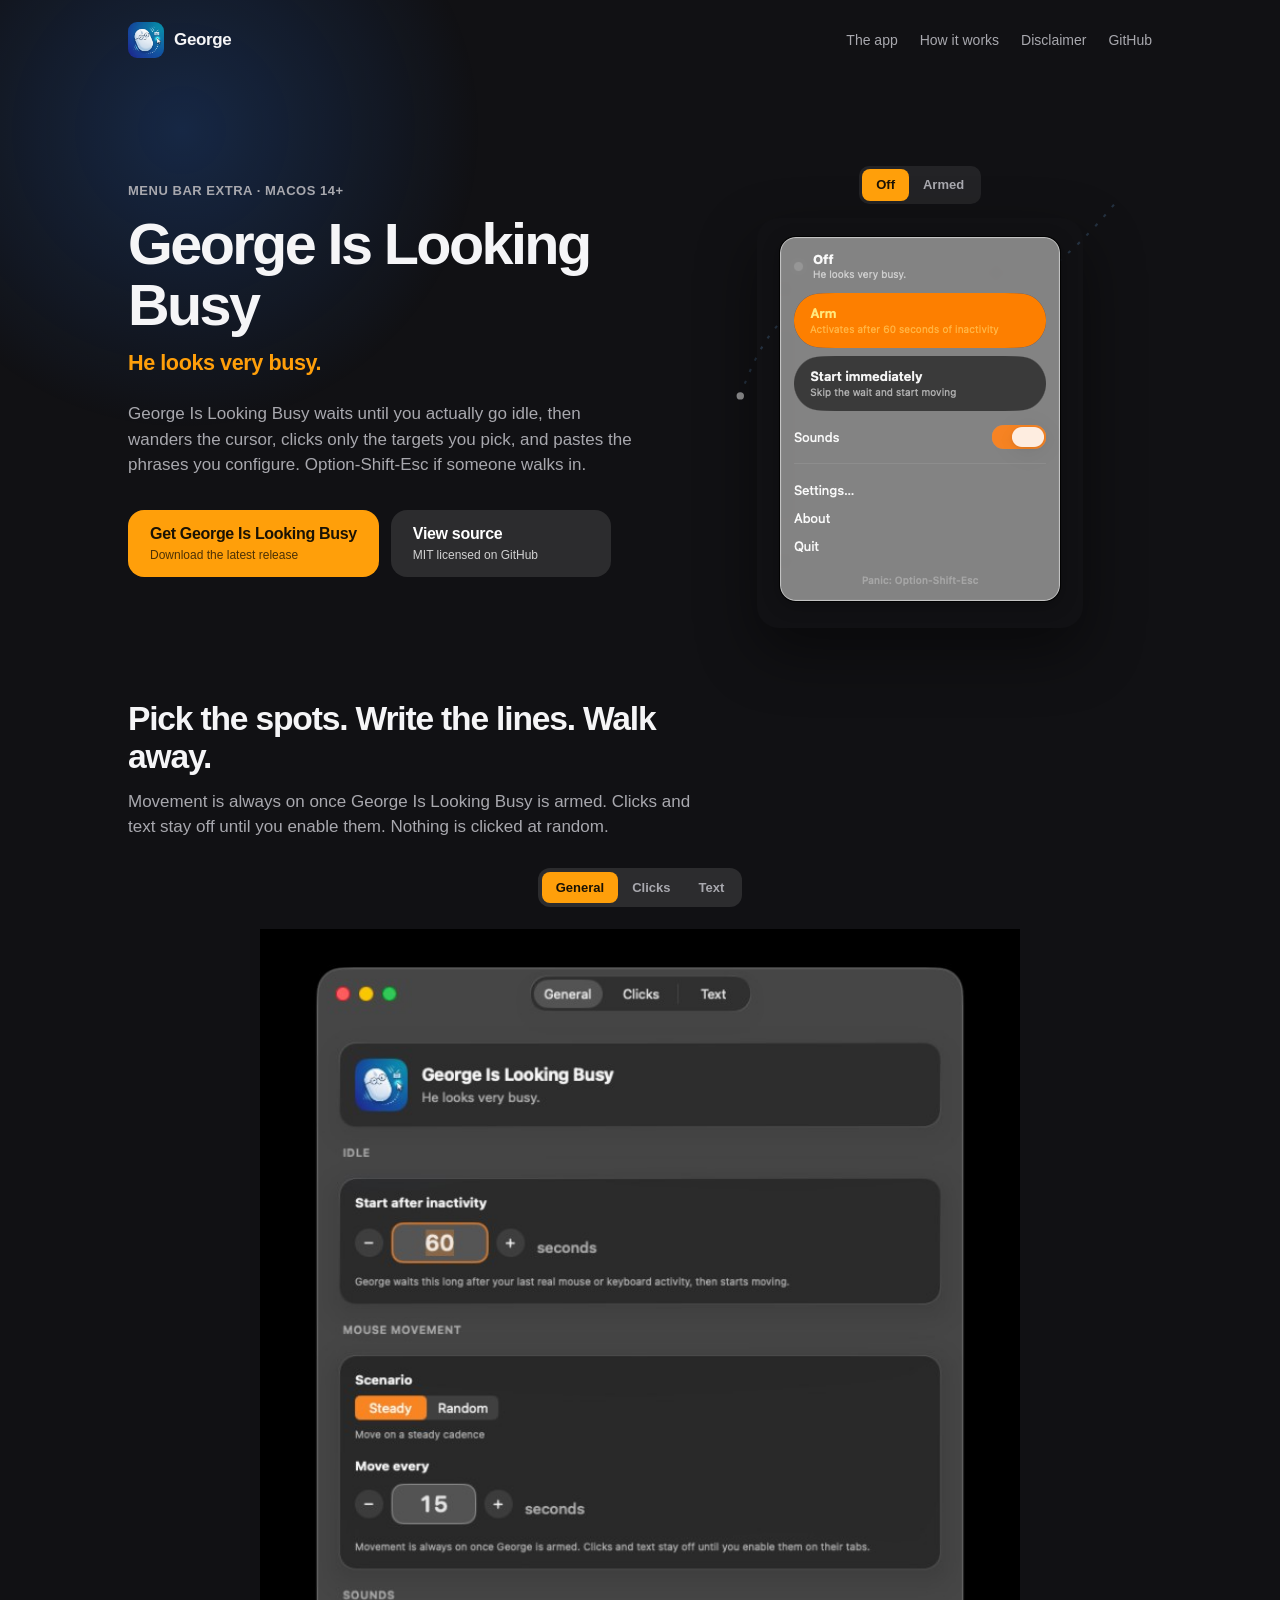
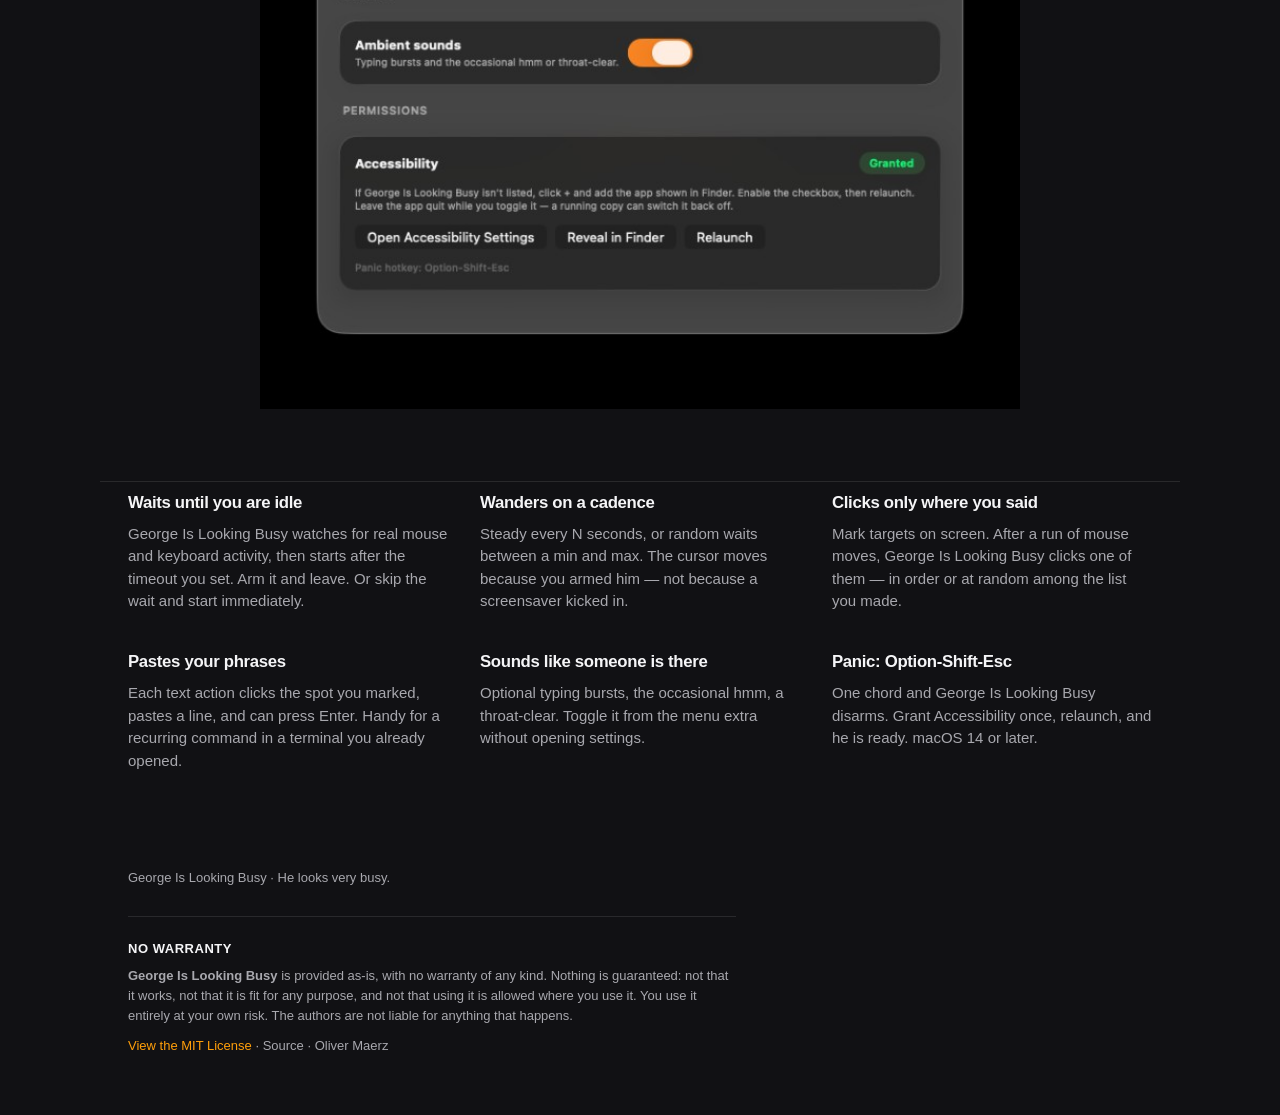
==== docs/index.html @ a95ad44e "Update image resolution" ====
<!DOCTYPE html>
<html lang="en">
<head>
  <meta charset="utf-8">
  <meta name="viewport" content="width=device-width, initial-scale=1">
  <title>George Is Looking Busy — macOS idle mouse and keyboard simulator</title>
  <meta name="description" content="A macOS menu bar app that waits until you are idle, then wanders the cursor, clicks the spots you marked, and pastes the phrases you wrote.">
  <meta name="theme-color" content="#111114">
  <link rel="canonical" href="https://george.olivermaerz.com/">
  <link rel="icon" type="image/png" href="images/favicon.png">
  <link rel="apple-touch-icon" href="images/apple-touch-icon.png">
  <meta property="og:title" content="George Is Looking Busy">
  <meta property="og:description" content="He looks very busy. A macOS activity simulator that lives in the menu bar.">
  <meta property="og:url" content="https://george.olivermaerz.com/">
  <meta property="og:image" content="https://george.olivermaerz.com/images/icon.png">
  <meta property="og:image:alt" content="George app icon: a cartoon mouse with glasses">
  <meta property="og:type" content="website">
  <meta property="og:site_name" content="George Is Looking Busy">
  <meta name="twitter:card" content="summary">
  <meta name="twitter:title" content="George Is Looking Busy">
  <meta name="twitter:description" content="A macOS menu bar extra that simulates mouse and keyboard activity after you go idle.">
  <meta name="twitter:image" content="https://george.olivermaerz.com/images/icon.png">
  <script type="application/ld+json">
  {
    "@context": "https://schema.org",
    "@type": "SoftwareApplication",
    "name": "George Is Looking Busy",
    "alternateName": "George",
    "url": "https://george.olivermaerz.com/",
    "image": "https://george.olivermaerz.com/images/icon.png",
    "description": "A macOS menu bar app that waits until you are idle, then wanders the cursor, clicks targets you pick, and pastes phrases you configure.",
    "applicationCategory": "UtilitiesApplication",
    "operatingSystem": "macOS 14",
    "softwareLicense": "https://opensource.org/licenses/MIT",
    "author": {
      "@type": "Person",
      "name": "Oliver Maerz",
      "url": "https://github.com/olivermaerz"
    },
    "offers": {
      "@type": "Offer",
      "price": "0",
      "priceCurrency": "USD"
    },
    "downloadUrl": "https://github.com/olivermaerz/george/releases"
  }
  </script>
  <link rel="stylesheet" href="styles.css">
</head>
<body>
  <div class="glow" aria-hidden="true"></div>

  <header class="nav">
    <a class="brand" href="#top">
      <img src="images/icon.png" width="36" height="36" alt="">
      <span>George</span>
    </a>
    <nav>
      <a href="#tour">The app</a>
      <a href="#how">How it works</a>
      <a href="#disclaimer">Disclaimer</a>
      <a href="https://github.com/olivermaerz/george">GitHub</a>
    </nav>
  </header>

  <main id="top">
    <section class="hero">
      <div class="hero-copy">
        <p class="eyebrow">Menu bar extra · macOS 14+</p>
        <h1>George Is Looking Busy</h1>
        <p class="tagline">He looks very busy.</p>
        <p class="lede">
          George Is Looking Busy waits until you actually go idle, then wanders the cursor,
          clicks only the targets you pick, and pastes the phrases you
          configure. Option-Shift-Esc if someone walks in.
        </p>
        <div class="ctas">
          <a class="btn-arm" href="https://github.com/olivermaerz/george/releases">
            <strong>Get George Is Looking Busy</strong>
            <span>Download the latest release</span>
          </a>
          <a class="btn-quiet" href="https://github.com/olivermaerz/george">
            <strong>View source</strong>
            <span>MIT licensed on GitHub</span>
          </a>
        </div>
      </div>

      <div class="hero-visual">
        <svg class="wander" viewBox="0 0 420 340" aria-hidden="true">
          <path class="wander-path" d="M36 270 C 110 60, 210 310, 390 88" fill="none"/>
          <circle class="wander-dot" r="3.5" cx="0" cy="0"/>
        </svg>
        <div class="menu-stage">
          <div class="menu-toggle" role="tablist" aria-label="Menu extra state">
            <button type="button" id="tab-off" role="tab" aria-selected="true" aria-controls="menu-shot" data-src="images/menu-off.png" data-srcset="images/menu-off.png 1x, images/menu-off@2x.png 2x" data-alt="George menu extra while off, with Arm and Start immediately buttons">Off</button>
            <button type="button" id="tab-armed" role="tab" aria-selected="false" aria-controls="menu-shot" data-src="images/menu-armed.png" data-srcset="images/menu-armed.png 1x, images/menu-armed@2x.png 2x" data-alt="George menu extra while armed, counting down to idle">Armed</button>
          </div>
          <img id="menu-shot" class="menu-shot" src="images/menu-off.png" srcset="images/menu-off.png 1x, images/menu-off@2x.png 2x" width="326" height="410" alt="George menu extra while off, with Arm and Start immediately buttons">
        </div>
      </div>
    </section>

    <section class="tour" id="tour">
      <div class="tour-copy">
        <h2>Pick the spots. Write the lines. Walk away.</h2>
        <p>
          Movement is always on once George Is Looking Busy is armed. Clicks and text stay off
          until you enable them. Nothing is clicked at random.
        </p>
      </div>

      <div class="segmented" role="tablist" aria-label="Settings">
        <button type="button" role="tab" aria-selected="true" aria-controls="tour-shot" data-src="images/settings-general.png" data-alt="General settings: idle timeout, mouse movement, ambient sounds, and Accessibility permission">General</button>
        <button type="button" role="tab" aria-selected="false" aria-controls="tour-shot" data-src="images/settings-clicks.png" data-alt="Clicks settings: enable clicks, interval, and a marked click target">Clicks</button>
        <button type="button" role="tab" aria-selected="false" aria-controls="tour-shot" data-src="images/settings-text.png" data-alt="Text settings: paste phrases at a marked spot, optionally pressing Enter">Text</button>
      </div>

      <figure class="window-stage">
        <img id="tour-shot" src="images/settings-general.png" width="721" height="1024" alt="General settings: idle timeout, mouse movement, ambient sounds, and Accessibility permission">
      </figure>
    </section>

    <section class="features" id="how">
      <article>
        <h3>Waits until you are idle</h3>
        <p>George Is Looking Busy watches for real mouse and keyboard activity, then starts after the timeout you set. Arm it and leave. Or skip the wait and start immediately.</p>
      </article>
      <article>
        <h3>Wanders on a cadence</h3>
        <p>Steady every N seconds, or random waits between a min and max. The cursor moves because you armed him — not because a screensaver kicked in.</p>
      </article>
      <article>
        <h3>Clicks only where you said</h3>
        <p>Mark targets on screen. After a run of mouse moves, George Is Looking Busy clicks one of them — in order or at random among the list you made.</p>
      </article>
      <article>
        <h3>Pastes your phrases</h3>
        <p>Each text action clicks the spot you marked, pastes a line, and can press Enter. Handy for a recurring command in a terminal you already opened.</p>
      </article>
      <article>
        <h3>Sounds like someone is there</h3>
        <p>Optional typing bursts, the occasional hmm, a throat-clear. Toggle it from the menu extra without opening settings.</p>
      </article>
      <article>
        <h3>Panic: Option-Shift-Esc</h3>
        <p>One chord and George Is Looking Busy disarms. Grant Accessibility once, relaunch, and he is ready. macOS 14 or later.</p>
      </article>
    </section>
  </main>

  <footer>
    <p>George Is Looking Busy · He looks very busy.</p>
    <section class="disclaimer" id="disclaimer">
      <h2>No warranty</h2>
      <p>
        <strong>George Is Looking Busy</strong> is provided as-is, with no warranty of any kind. Nothing is
        guaranteed: not that it works, not that it is fit for any purpose, and
        not that using it is allowed where you use it. You use it entirely at
        your own risk. The authors are not liable for anything that happens.
      </p>
      <p>
        <button type="button" class="license-open" data-open-license>View the MIT License</button>
        ·
        <a href="https://github.com/olivermaerz/george">Source</a>
        ·
        <a href="https://github.com/olivermaerz">Oliver Maerz</a>
      </p>
    </section>
  </footer>

  <dialog id="license-dialog" class="license-dialog" aria-labelledby="license-title">
    <div class="license-dialog-head">
      <h2 id="license-title">MIT License</h2>
      <button type="button" class="license-close" data-close-license>Close</button>
    </div>
    <textarea class="license-text" readonly rows="18">MIT License

Copyright (c) 2026 Oliver Maerz

Permission is hereby granted, free of charge, to any person obtaining a copy
of this software and associated documentation files (the "Software"), to deal
in the Software without restriction, including without limitation the rights
to use, copy, modify, merge, publish, distribute, sublicense, and/or sell
copies of the Software, and to permit persons to whom the Software is
furnished to do so, subject to the following conditions:

The above copyright notice and this permission notice shall be included in all
copies or substantial portions of the Software.

THE SOFTWARE IS PROVIDED "AS IS", WITHOUT WARRANTY OF ANY KIND, EXPRESS OR
IMPLIED, INCLUDING BUT NOT LIMITED TO THE WARRANTIES OF MERCHANTABILITY,
FITNESS FOR A PARTICULAR PURPOSE AND NONINFRINGEMENT. IN NO EVENT SHALL THE
AUTHORS OR COPYRIGHT HOLDERS BE LIABLE FOR ANY CLAIM, DAMAGES OR OTHER
LIABILITY, WHETHER IN AN ACTION OF CONTRACT, TORT OR OTHERWISE, ARISING FROM,
OUT OF OR IN CONNECTION WITH THE SOFTWARE OR THE USE OR OTHER DEALINGS IN THE
SOFTWARE.</textarea>
  </dialog>

  <script src="app.js"></script>
</body>
</html>
---- docs/styles.css ----
:root {
  --bg: #111114;
  --text: #f5f5f7;
  --muted: #a8a8ae;
  --orange: #ff9f0a;
  --orange-deep: #e88700;
  --quiet: #2c2c2e;
  --line: rgba(255, 255, 255, 0.1);
  --max: 1080px;
}

* { box-sizing: border-box; }

html {
  scroll-behavior: smooth;
}

body {
  margin: 0;
  color: var(--text);
  background: var(--bg);
  font: 17px/1.5 -apple-system, BlinkMacSystemFont, "SF Pro Text", "Segoe UI", sans-serif;
  -webkit-font-smoothing: antialiased;
}

a {
  color: var(--orange);
  text-decoration: none;
}

a:hover { text-decoration: underline; }

.glow {
  position: fixed;
  inset: -20% auto auto -10%;
  width: 620px;
  height: 620px;
  background: radial-gradient(circle, rgba(37, 99, 196, 0.28), transparent 68%);
  pointer-events: none;
  z-index: 0;
}

.nav, main, footer {
  position: relative;
  z-index: 1;
}

.nav {
  display: flex;
  align-items: center;
  justify-content: space-between;
  max-width: var(--max);
  margin: 0 auto;
  padding: 22px 28px 0;
}

.brand {
  display: flex;
  align-items: center;
  gap: 10px;
  color: var(--text);
  font-weight: 650;
  letter-spacing: -0.02em;
}

.brand img {
  width: 36px;
  height: 36px;
  border-radius: 9px;
}

.brand:hover { text-decoration: none; }

.nav nav {
  display: flex;
  gap: 22px;
}

.nav nav a {
  color: var(--muted);
  font-size: 14px;
  font-weight: 500;
}

.nav nav a:hover { color: var(--text); }

.hero {
  max-width: var(--max);
  margin: 0 auto;
  padding: 72px 28px 48px;
  display: grid;
  grid-template-columns: 1.05fr 0.95fr;
  gap: 48px;
  align-items: center;
}

.eyebrow {
  margin: 0 0 14px;
  color: var(--muted);
  font-size: 13px;
  font-weight: 600;
  letter-spacing: 0.04em;
  text-transform: uppercase;
}

h1 {
  margin: 0;
  font-size: clamp(2.4rem, 4.5vw, 3.6rem);
  line-height: 1.05;
  letter-spacing: -0.045em;
}

.tagline {
  margin: 12px 0 0;
  color: var(--orange);
  font-size: 1.35rem;
  font-weight: 600;
  letter-spacing: -0.02em;
}

.lede {
  margin: 22px 0 0;
  max-width: 38rem;
  color: var(--muted);
}

.ctas {
  display: flex;
  flex-wrap: wrap;
  gap: 12px;
  margin-top: 32px;
}

.btn-arm,
.btn-quiet {
  display: flex;
  flex-direction: column;
  justify-content: center;
  min-width: 220px;
  padding: 12px 22px 13px;
  border-radius: 16px;
  color: #fff;
  text-decoration: none;
}

.btn-arm:hover,
.btn-quiet:hover { text-decoration: none; }

.btn-arm {
  background: var(--orange);
  color: #1a1204;
}

.btn-arm:hover { background: #ffb340; }

.btn-quiet {
  background: var(--quiet);
}

.btn-quiet:hover { background: #3a3a3c; }

.btn-arm strong,
.btn-quiet strong {
  font-size: 16px;
  letter-spacing: -0.02em;
}

.btn-arm span,
.btn-quiet span {
  font-size: 12px;
  opacity: 0.78;
  font-weight: 500;
}

.hero-visual {
  position: relative;
  min-height: 460px;
}

.wander {
  position: absolute;
  inset: -4% -8% auto;
  width: 118%;
  height: 360px;
  opacity: 0.55;
  pointer-events: none;
  z-index: 0;
}

.wander-path {
  stroke: rgba(120, 190, 255, 0.35);
  stroke-width: 2;
  stroke-dasharray: 3 9;
}

.wander-dot {
  fill: #fff;
  offset-path: path("M36 270 C 110 60, 210 310, 390 88");
  offset-rotate: 0deg;
  animation: wander 7.5s ease-in-out infinite alternate;
}

@keyframes wander {
  from { offset-distance: 0%; }
  to { offset-distance: 100%; }
}

.menu-stage {
  position: relative;
  z-index: 1;
  width: min(326px, 100%);
  margin: 36px auto 0;
}

.menu-toggle {
  display: flex;
  width: fit-content;
  margin: 0 auto 14px;
  padding: 3px;
  border-radius: 10px;
  background: rgba(255, 255, 255, 0.08);
}

.menu-toggle button,
.segmented button {
  appearance: none;
  border: 0;
  background: transparent;
  color: var(--muted);
  font: inherit;
  font-size: 13px;
  font-weight: 600;
  padding: 6px 14px;
  border-radius: 8px;
  cursor: pointer;
}

.menu-toggle button[aria-selected="true"],
.segmented button[aria-selected="true"] {
  background: var(--orange);
  color: #1a1204;
}

.menu-shot {
  display: block;
  width: 100%;
  height: auto;
  border-radius: 22px;
  box-shadow: 0 24px 60px rgba(0, 0, 0, 0.45);
}

.tour {
  max-width: var(--max);
  margin: 0 auto;
  padding: 24px 28px 72px;
}

.tour-copy {
  max-width: 36rem;
  margin-bottom: 28px;
}

.tour-copy h2 {
  margin: 0;
  font-size: clamp(1.6rem, 3vw, 2.1rem);
  letter-spacing: -0.035em;
  line-height: 1.15;
}

.tour-copy p {
  margin: 12px 0 0;
  color: var(--muted);
}

.segmented {
  display: flex;
  width: fit-content;
  margin: 0 auto 22px;
  padding: 4px;
  border-radius: 12px;
  background: #2c2c2e;
}

.window-stage {
  margin: 0 auto;
  max-width: 760px;
}

.window-stage img {
  display: block;
  width: 100%;
  height: auto;
}

.features {
  max-width: var(--max);
  margin: 0 auto;
  padding: 8px 28px 96px;
  display: grid;
  grid-template-columns: repeat(3, 1fr);
  gap: 36px 32px;
  border-top: 1px solid var(--line);
}

.features h3 {
  margin: 0;
  font-size: 1.05rem;
  letter-spacing: -0.02em;
}

.features p {
  margin: 8px 0 0;
  color: var(--muted);
  font-size: 15px;
}

footer {
  max-width: var(--max);
  margin: 0 auto;
  padding: 0 28px 48px;
  color: var(--muted);
  font-size: 13px;
}

footer p { margin: 0 0 6px; }

footer a { color: var(--muted); }
footer a:hover { color: var(--text); }

.disclaimer {
  margin-top: 28px;
  padding-top: 22px;
  border-top: 1px solid var(--line);
  max-width: 38rem;
}

.disclaimer h2 {
  margin: 0 0 8px;
  font-size: 13px;
  font-weight: 650;
  letter-spacing: 0.04em;
  text-transform: uppercase;
  color: var(--text);
}

.disclaimer p {
  margin: 0 0 10px;
  line-height: 1.55;
}

.license-open {
  appearance: none;
  border: 0;
  padding: 0;
  background: none;
  color: var(--orange);
  font: inherit;
  cursor: pointer;
}

.license-open:hover { text-decoration: underline; }

.license-dialog {
  width: min(36rem, calc(100vw - 32px));
  border: 1px solid var(--line);
  border-radius: 16px;
  padding: 18px;
  background: #1c1c1f;
  color: var(--text);
}

.license-dialog::backdrop {
  background: rgba(0, 0, 0, 0.62);
}

.license-dialog-head {
  display: flex;
  align-items: center;
  justify-content: space-between;
  gap: 12px;
  margin-bottom: 12px;
}

.license-dialog-head h2 {
  margin: 0;
  font-size: 1.1rem;
}

.license-close {
  appearance: none;
  border: 0;
  border-radius: 10px;
  padding: 6px 12px;
  background: var(--quiet);
  color: var(--text);
  font: 600 13px/1.2 inherit;
  cursor: pointer;
}

.license-text {
  display: block;
  width: 100%;
  min-height: 18rem;
  margin: 0;
  padding: 12px;
  border: 1px solid var(--line);
  border-radius: 12px;
  background: #111114;
  color: var(--text);
  font: 12px/1.45 ui-monospace, SFMono-Regular, Menlo, monospace;
  resize: vertical;
}

@media (max-width: 860px) {
  .hero {
    grid-template-columns: 1fr;
    padding-top: 48px;
    gap: 12px;
  }

  .features {
    grid-template-columns: 1fr;
    gap: 28px;
  }

  .nav nav { display: none; }
}

@media (prefers-reduced-motion: reduce) {
  html { scroll-behavior: auto; }
  .wander-dot { animation: none; offset-distance: 70%; }
}
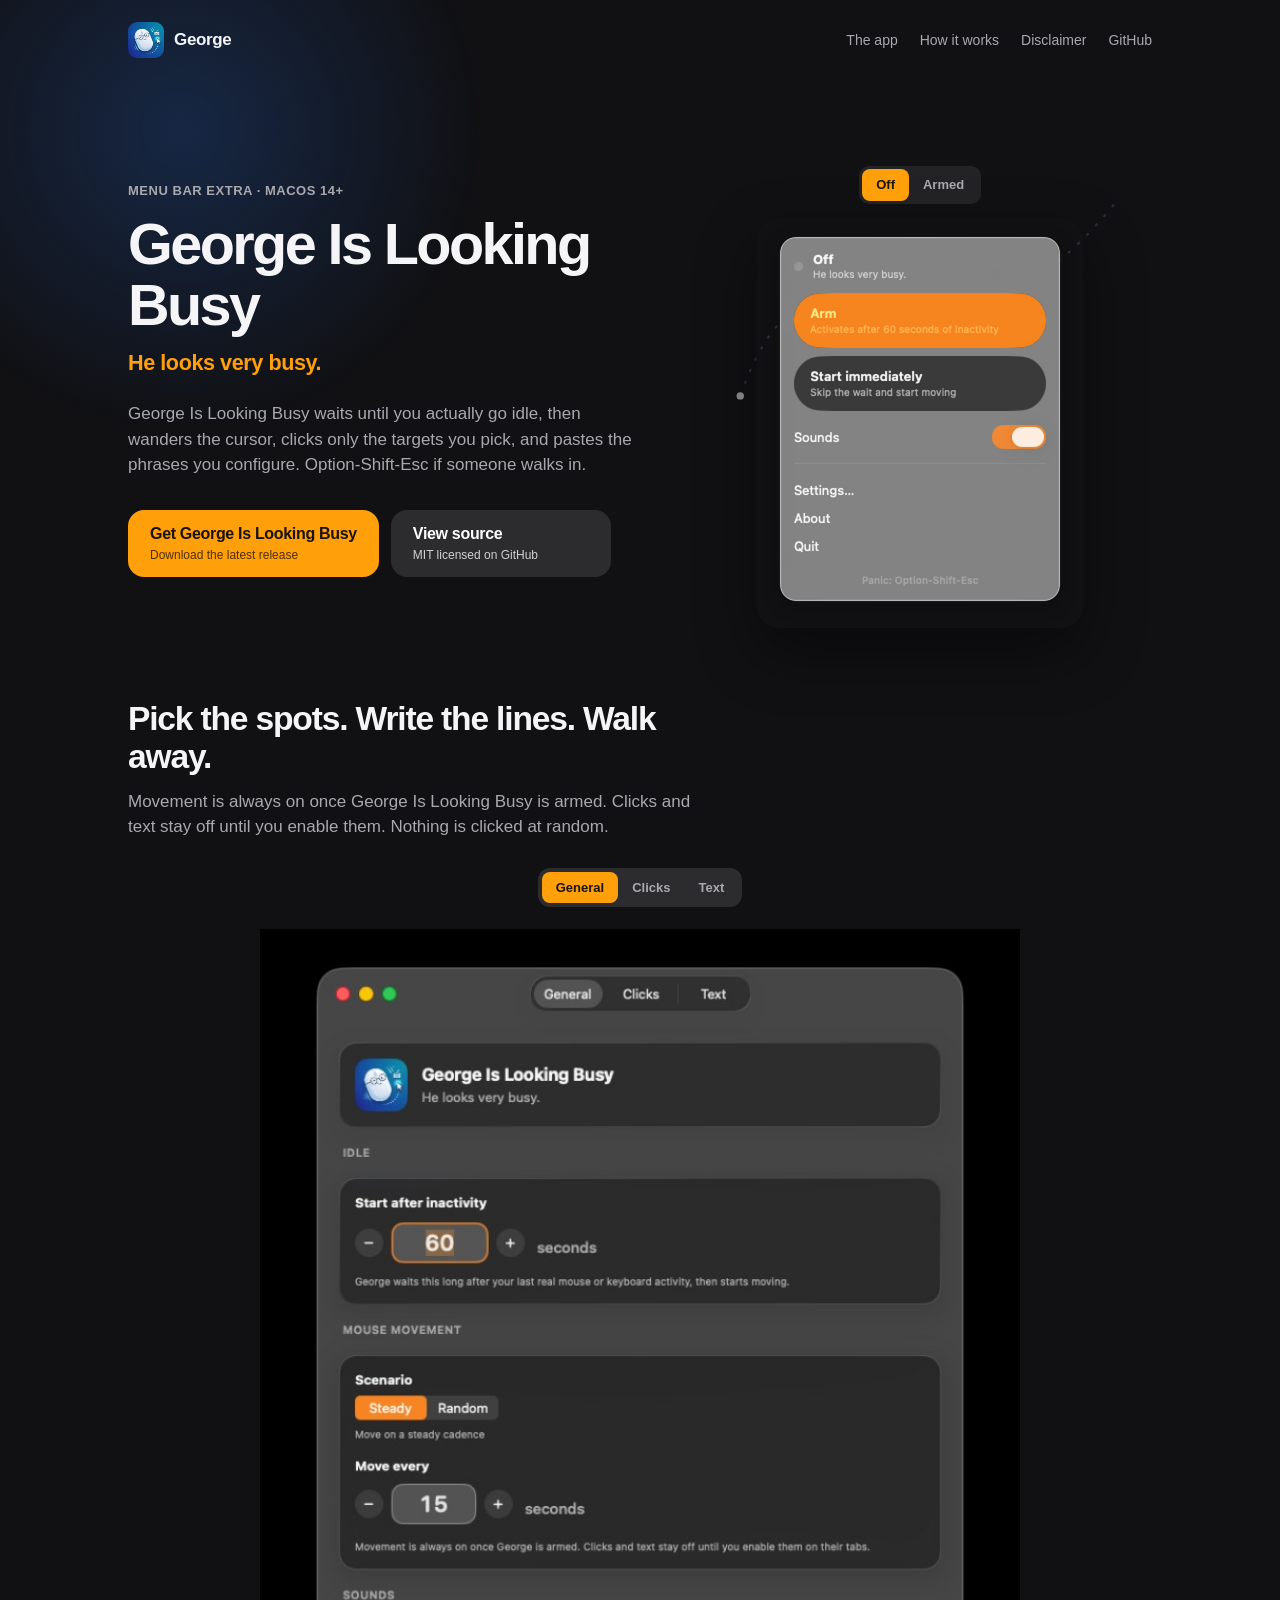
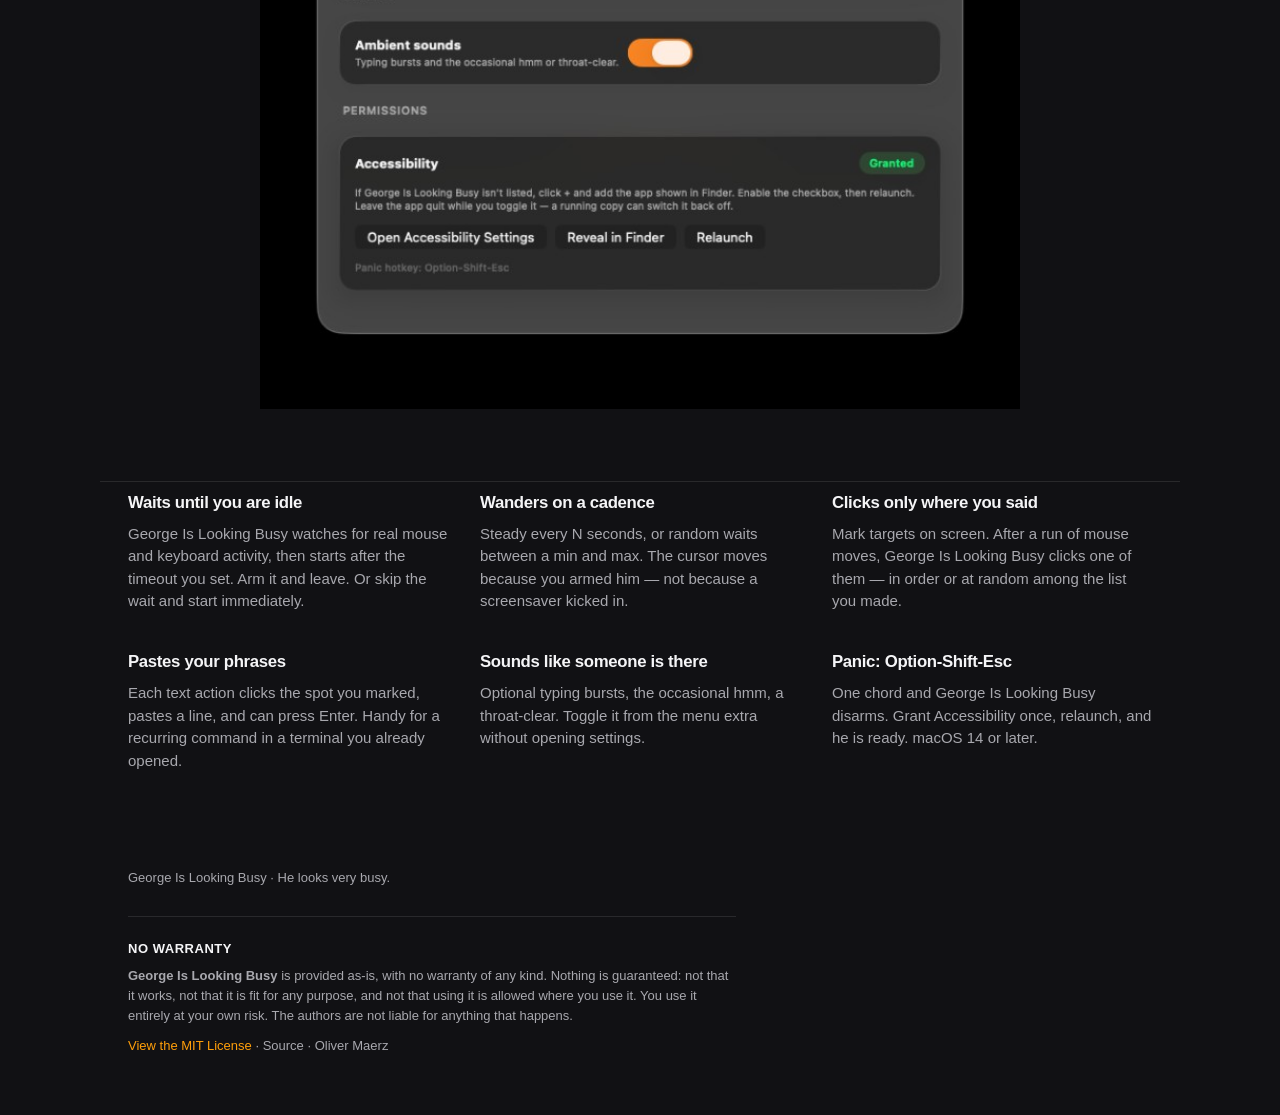
==== commit 1a6d7422: "Update image resolution on web" ====
--- a/docs/index.html
+++ b/docs/index.html
@@ -93,10 +93,10 @@
         </svg>
         <div class="menu-stage">
           <div class="menu-toggle" role="tablist" aria-label="Menu extra state">
-            <button type="button" id="tab-off" role="tab" aria-selected="true" aria-controls="menu-shot" data-src="images/menu-off.png" data-srcset="images/menu-off.png 1x, images/menu-off@2x.png 2x" data-alt="George menu extra while off, with Arm and Start immediately buttons">Off</button>
-            <button type="button" id="tab-armed" role="tab" aria-selected="false" aria-controls="menu-shot" data-src="images/menu-armed.png" data-srcset="images/menu-armed.png 1x, images/menu-armed@2x.png 2x" data-alt="George menu extra while armed, counting down to idle">Armed</button>
+            <button type="button" id="tab-off" role="tab" aria-selected="true" aria-controls="menu-shot" data-src="images/menu-off.png" data-alt="George menu extra while off, with Arm and Start immediately buttons">Off</button>
+            <button type="button" id="tab-armed" role="tab" aria-selected="false" aria-controls="menu-shot" data-src="images/menu-armed.png" data-alt="George menu extra while armed, counting down to idle">Armed</button>
           </div>
-          <img id="menu-shot" class="menu-shot" src="images/menu-off.png" srcset="images/menu-off.png 1x, images/menu-off@2x.png 2x" width="326" height="410" alt="George menu extra while off, with Arm and Start immediately buttons">
+          <img id="menu-shot" class="menu-shot" src="images/menu-off.png" width="326" height="410" alt="George menu extra while off, with Arm and Start immediately buttons">
         </div>
       </div>
     </section>
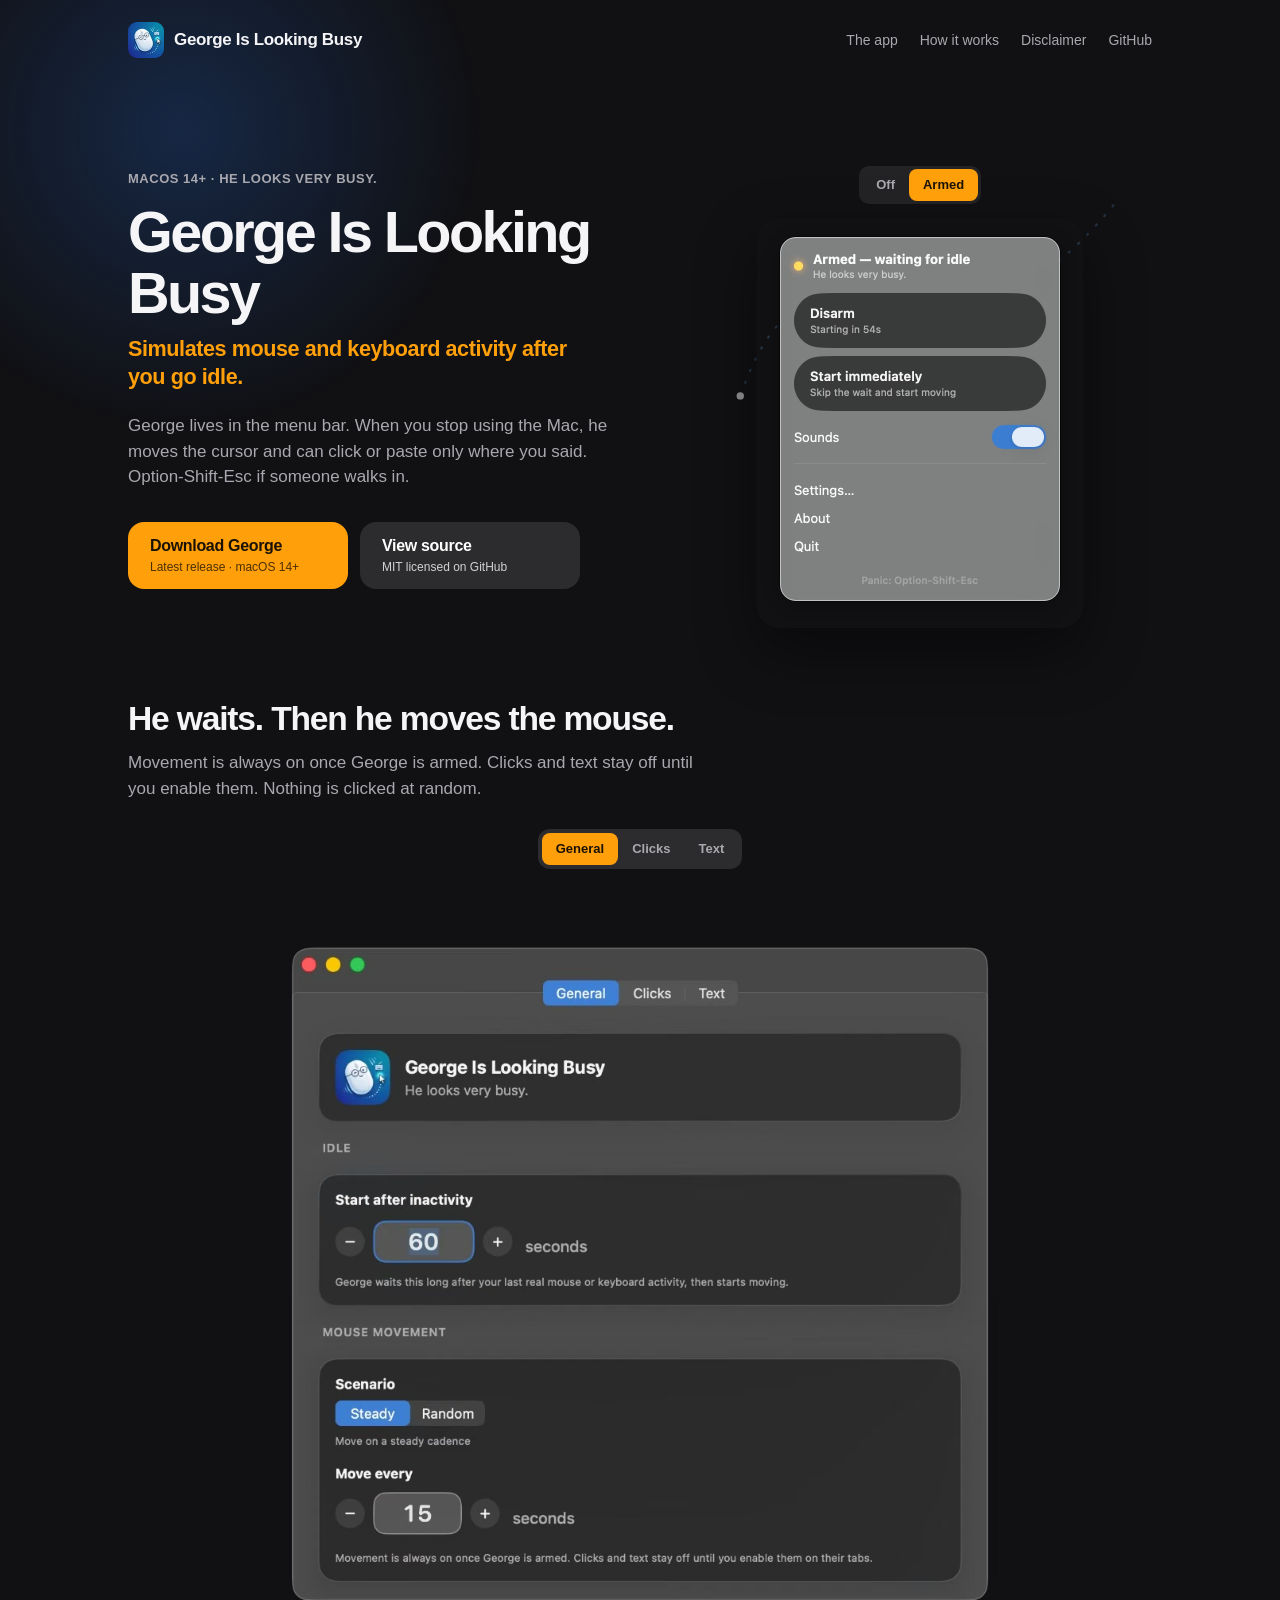
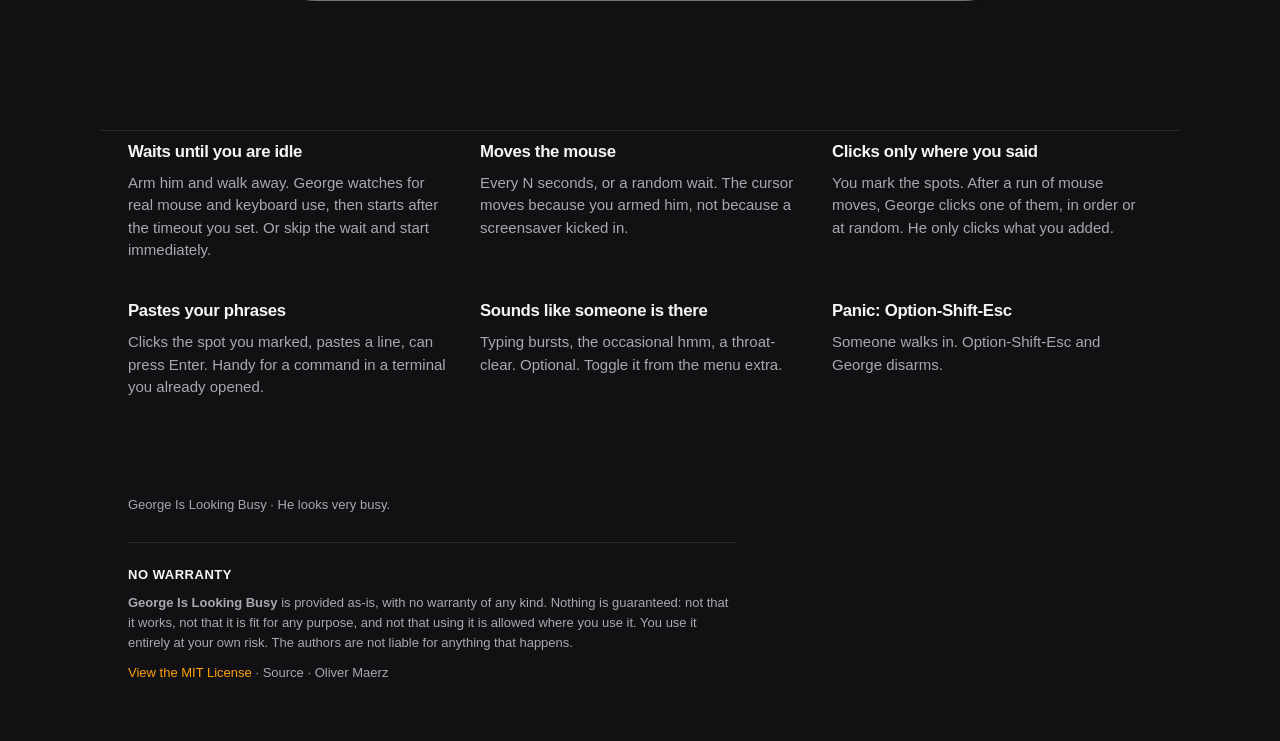
==== commit 6a16442f: "Update website wording and screenshots" ====
--- a/docs/index.html
+++ b/docs/index.html
@@ -3,14 +3,15 @@
 <head>
   <meta charset="utf-8">
   <meta name="viewport" content="width=device-width, initial-scale=1">
-  <title>George Is Looking Busy — macOS idle mouse and keyboard simulator</title>
-  <meta name="description" content="A macOS menu bar app that waits until you are idle, then wanders the cursor, clicks the spots you marked, and pastes the phrases you wrote.">
+  <title>George Is Looking Busy · macOS idle mouse and keyboard simulator</title>
+  <meta name="description" content="A macOS menu bar app that simulates mouse and keyboard activity after you go idle. Clicks and pastes only where you said.">
   <meta name="theme-color" content="#111114">
   <link rel="canonical" href="https://george.olivermaerz.com/">
   <link rel="icon" type="image/png" href="images/favicon.png">
   <link rel="apple-touch-icon" href="images/apple-touch-icon.png">
+  <link rel="preload" as="image" href="images/menu-armed.avif" type="image/avif">
   <meta property="og:title" content="George Is Looking Busy">
-  <meta property="og:description" content="He looks very busy. A macOS activity simulator that lives in the menu bar.">
+  <meta property="og:description" content="Simulates mouse and keyboard activity after you go idle. A macOS menu bar app.">
   <meta property="og:url" content="https://george.olivermaerz.com/">
   <meta property="og:image" content="https://george.olivermaerz.com/images/icon.png">
   <meta property="og:image:alt" content="George app icon: a cartoon mouse with glasses">
@@ -28,7 +29,29 @@
     "alternateName": "George",
     "url": "https://george.olivermaerz.com/",
     "image": "https://george.olivermaerz.com/images/icon.png",
-    "description": "A macOS menu bar app that waits until you are idle, then wanders the cursor, clicks targets you pick, and pastes phrases you configure.",
+    "screenshot": [
+      {
+        "@type": "ImageObject",
+        "contentUrl": "https://george.olivermaerz.com/images/menu-armed.webp",
+        "caption": "George Is Looking Busy menu extra while armed, counting down to idle"
+      },
+      {
+        "@type": "ImageObject",
+        "contentUrl": "https://george.olivermaerz.com/images/settings-general.webp",
+        "caption": "General settings: idle timeout and mouse movement cadence"
+      },
+      {
+        "@type": "ImageObject",
+        "contentUrl": "https://george.olivermaerz.com/images/settings-clicks.webp",
+        "caption": "Clicks settings: enable clicks, interval, and a marked click target"
+      },
+      {
+        "@type": "ImageObject",
+        "contentUrl": "https://george.olivermaerz.com/images/settings-text.webp",
+        "caption": "Text settings: paste phrases at a marked spot, optionally pressing Enter"
+      }
+    ],
+    "description": "A macOS menu bar app that simulates mouse and keyboard activity after you go idle. Clicks and pastes only where you said.",
     "applicationCategory": "UtilitiesApplication",
     "operatingSystem": "macOS 14",
     "softwareLicense": "https://opensource.org/licenses/MIT",
@@ -52,8 +75,8 @@
 
   <header class="nav">
     <a class="brand" href="#top">
-      <img src="images/icon.png" width="36" height="36" alt="">
-      <span>George</span>
+      <img src="images/icon-72.webp" width="36" height="36" alt="" decoding="async">
+      <span>George Is Looking Busy</span>
     </a>
     <nav>
       <a href="#tour">The app</a>
@@ -66,18 +89,17 @@
   <main id="top">
     <section class="hero">
       <div class="hero-copy">
-        <p class="eyebrow">Menu bar extra · macOS 14+</p>
+        <p class="eyebrow">macOS 14+ · He looks very busy.</p>
         <h1>George Is Looking Busy</h1>
-        <p class="tagline">He looks very busy.</p>
+        <p class="tagline">Simulates mouse and keyboard activity after you go idle.</p>
         <p class="lede">
-          George Is Looking Busy waits until you actually go idle, then wanders the cursor,
-          clicks only the targets you pick, and pastes the phrases you
-          configure. Option-Shift-Esc if someone walks in.
+          George lives in the menu bar. When you stop using the Mac, he moves the cursor
+          and can click or paste only where you said. Option-Shift-Esc if someone walks in.
         </p>
         <div class="ctas">
           <a class="btn-arm" href="https://github.com/olivermaerz/george/releases">
-            <strong>Get George Is Looking Busy</strong>
-            <span>Download the latest release</span>
+            <strong>Download George</strong>
+            <span>Latest release · macOS 14+</span>
           </a>
           <a class="btn-quiet" href="https://github.com/olivermaerz/george">
             <strong>View source</strong>
@@ -93,58 +115,66 @@
         </svg>
         <div class="menu-stage">
           <div class="menu-toggle" role="tablist" aria-label="Menu extra state">
-            <button type="button" id="tab-off" role="tab" aria-selected="true" aria-controls="menu-shot" data-src="images/menu-off.png" data-alt="George menu extra while off, with Arm and Start immediately buttons">Off</button>
-            <button type="button" id="tab-armed" role="tab" aria-selected="false" aria-controls="menu-shot" data-src="images/menu-armed.png" data-alt="George menu extra while armed, counting down to idle">Armed</button>
+            <button type="button" id="tab-off" role="tab" aria-selected="false" aria-controls="menu-shot" data-src="images/menu-off" data-alt="George Is Looking Busy menu extra while off, with Arm and Start immediately buttons">Off</button>
+            <button type="button" id="tab-armed" role="tab" aria-selected="true" aria-controls="menu-shot" data-src="images/menu-armed" data-alt="George Is Looking Busy menu extra while armed, counting down to idle">Armed</button>
           </div>
-          <img id="menu-shot" class="menu-shot" src="images/menu-off.png" width="326" height="410" alt="George menu extra while off, with Arm and Start immediately buttons">
+          <picture>
+            <source type="image/avif" srcset="images/menu-armed.avif">
+            <source type="image/webp" srcset="images/menu-armed.webp">
+            <img id="menu-shot" class="menu-shot" src="images/menu-armed.webp" width="652" height="820" alt="George Is Looking Busy menu extra while armed, counting down to idle" fetchpriority="high" decoding="async">
+          </picture>
         </div>
       </div>
     </section>
 
     <section class="tour" id="tour">
       <div class="tour-copy">
-        <h2>Pick the spots. Write the lines. Walk away.</h2>
+        <h2>He waits. Then he moves the mouse.</h2>
         <p>
-          Movement is always on once George Is Looking Busy is armed. Clicks and text stay off
+          Movement is always on once George is armed. Clicks and text stay off
           until you enable them. Nothing is clicked at random.
         </p>
       </div>
 
       <div class="segmented" role="tablist" aria-label="Settings">
-        <button type="button" role="tab" aria-selected="true" aria-controls="tour-shot" data-src="images/settings-general.png" data-alt="General settings: idle timeout, mouse movement, ambient sounds, and Accessibility permission">General</button>
-        <button type="button" role="tab" aria-selected="false" aria-controls="tour-shot" data-src="images/settings-clicks.png" data-alt="Clicks settings: enable clicks, interval, and a marked click target">Clicks</button>
-        <button type="button" role="tab" aria-selected="false" aria-controls="tour-shot" data-src="images/settings-text.png" data-alt="Text settings: paste phrases at a marked spot, optionally pressing Enter">Text</button>
+        <button type="button" role="tab" aria-selected="true" aria-controls="tour-shot" data-src="images/settings-general" data-alt="George Is Looking Busy General settings: idle timeout and mouse movement cadence">General</button>
+        <button type="button" role="tab" aria-selected="false" aria-controls="tour-shot" data-src="images/settings-clicks" data-alt="George Is Looking Busy Clicks settings: enable clicks, interval, and a marked click target">Clicks</button>
+        <button type="button" role="tab" aria-selected="false" aria-controls="tour-shot" data-src="images/settings-text" data-alt="George Is Looking Busy Text settings: paste phrases at a marked spot, optionally pressing Enter">Text</button>
       </div>
 
       <figure class="window-stage">
-        <img id="tour-shot" src="images/settings-general.png" width="721" height="1024" alt="General settings: idle timeout, mouse movement, ambient sounds, and Accessibility permission">
+        <picture>
+          <source type="image/avif" srcset="images/settings-general.avif">
+          <source type="image/webp" srcset="images/settings-general.webp">
+          <img id="tour-shot" src="images/settings-general.webp" width="956" height="965" alt="George Is Looking Busy General settings: idle timeout and mouse movement cadence" loading="lazy" decoding="async">
+        </picture>
       </figure>
     </section>
 
     <section class="features" id="how">
       <article>
         <h3>Waits until you are idle</h3>
-        <p>George Is Looking Busy watches for real mouse and keyboard activity, then starts after the timeout you set. Arm it and leave. Or skip the wait and start immediately.</p>
-      </article>
-      <article>
-        <h3>Wanders on a cadence</h3>
-        <p>Steady every N seconds, or random waits between a min and max. The cursor moves because you armed him — not because a screensaver kicked in.</p>
+        <p>Arm him and walk away. George watches for real mouse and keyboard use, then starts after the timeout you set. Or skip the wait and start immediately.</p>
+      </article>
+      <article>
+        <h3>Moves the mouse</h3>
+        <p>Every N seconds, or a random wait. The cursor moves because you armed him, not because a screensaver kicked in.</p>
       </article>
       <article>
         <h3>Clicks only where you said</h3>
-        <p>Mark targets on screen. After a run of mouse moves, George Is Looking Busy clicks one of them — in order or at random among the list you made.</p>
+        <p>You mark the spots. After a run of mouse moves, George clicks one of them, in order or at random. He only clicks what you added.</p>
       </article>
       <article>
         <h3>Pastes your phrases</h3>
-        <p>Each text action clicks the spot you marked, pastes a line, and can press Enter. Handy for a recurring command in a terminal you already opened.</p>
+        <p>Clicks the spot you marked, pastes a line, can press Enter. Handy for a command in a terminal you already opened.</p>
       </article>
       <article>
         <h3>Sounds like someone is there</h3>
-        <p>Optional typing bursts, the occasional hmm, a throat-clear. Toggle it from the menu extra without opening settings.</p>
+        <p>Typing bursts, the occasional hmm, a throat-clear. Optional. Toggle it from the menu extra.</p>
       </article>
       <article>
         <h3>Panic: Option-Shift-Esc</h3>
-        <p>One chord and George Is Looking Busy disarms. Grant Accessibility once, relaunch, and he is ready. macOS 14 or later.</p>
+        <p>Someone walks in. Option-Shift-Esc and George disarms.</p>
       </article>
     </section>
   </main>
--- a/docs/styles.css
+++ b/docs/styles.css
@@ -63,6 +63,10 @@
   letter-spacing: -0.02em;
 }
 
+.brand span {
+  white-space: nowrap;
+}
+
 .brand img {
   width: 36px;
   height: 36px;
@@ -112,9 +116,11 @@
 
 .tagline {
   margin: 12px 0 0;
+  max-width: 22em;
   color: var(--orange);
   font-size: 1.35rem;
   font-weight: 600;
+  line-height: 1.3;
   letter-spacing: -0.02em;
 }
 
@@ -245,6 +251,7 @@
   display: block;
   width: 100%;
   height: auto;
+  aspect-ratio: 652 / 820;
   border-radius: 22px;
   box-shadow: 0 24px 60px rgba(0, 0, 0, 0.45);
 }
@@ -290,6 +297,7 @@
   display: block;
   width: 100%;
   height: auto;
+  aspect-ratio: 956 / 965;
 }
 
 .features {
@@ -424,6 +432,10 @@
   }
 
   .nav nav { display: none; }
+
+  .brand {
+    font-size: 15px;
+  }
 }
 
 @media (prefers-reduced-motion: reduce) {
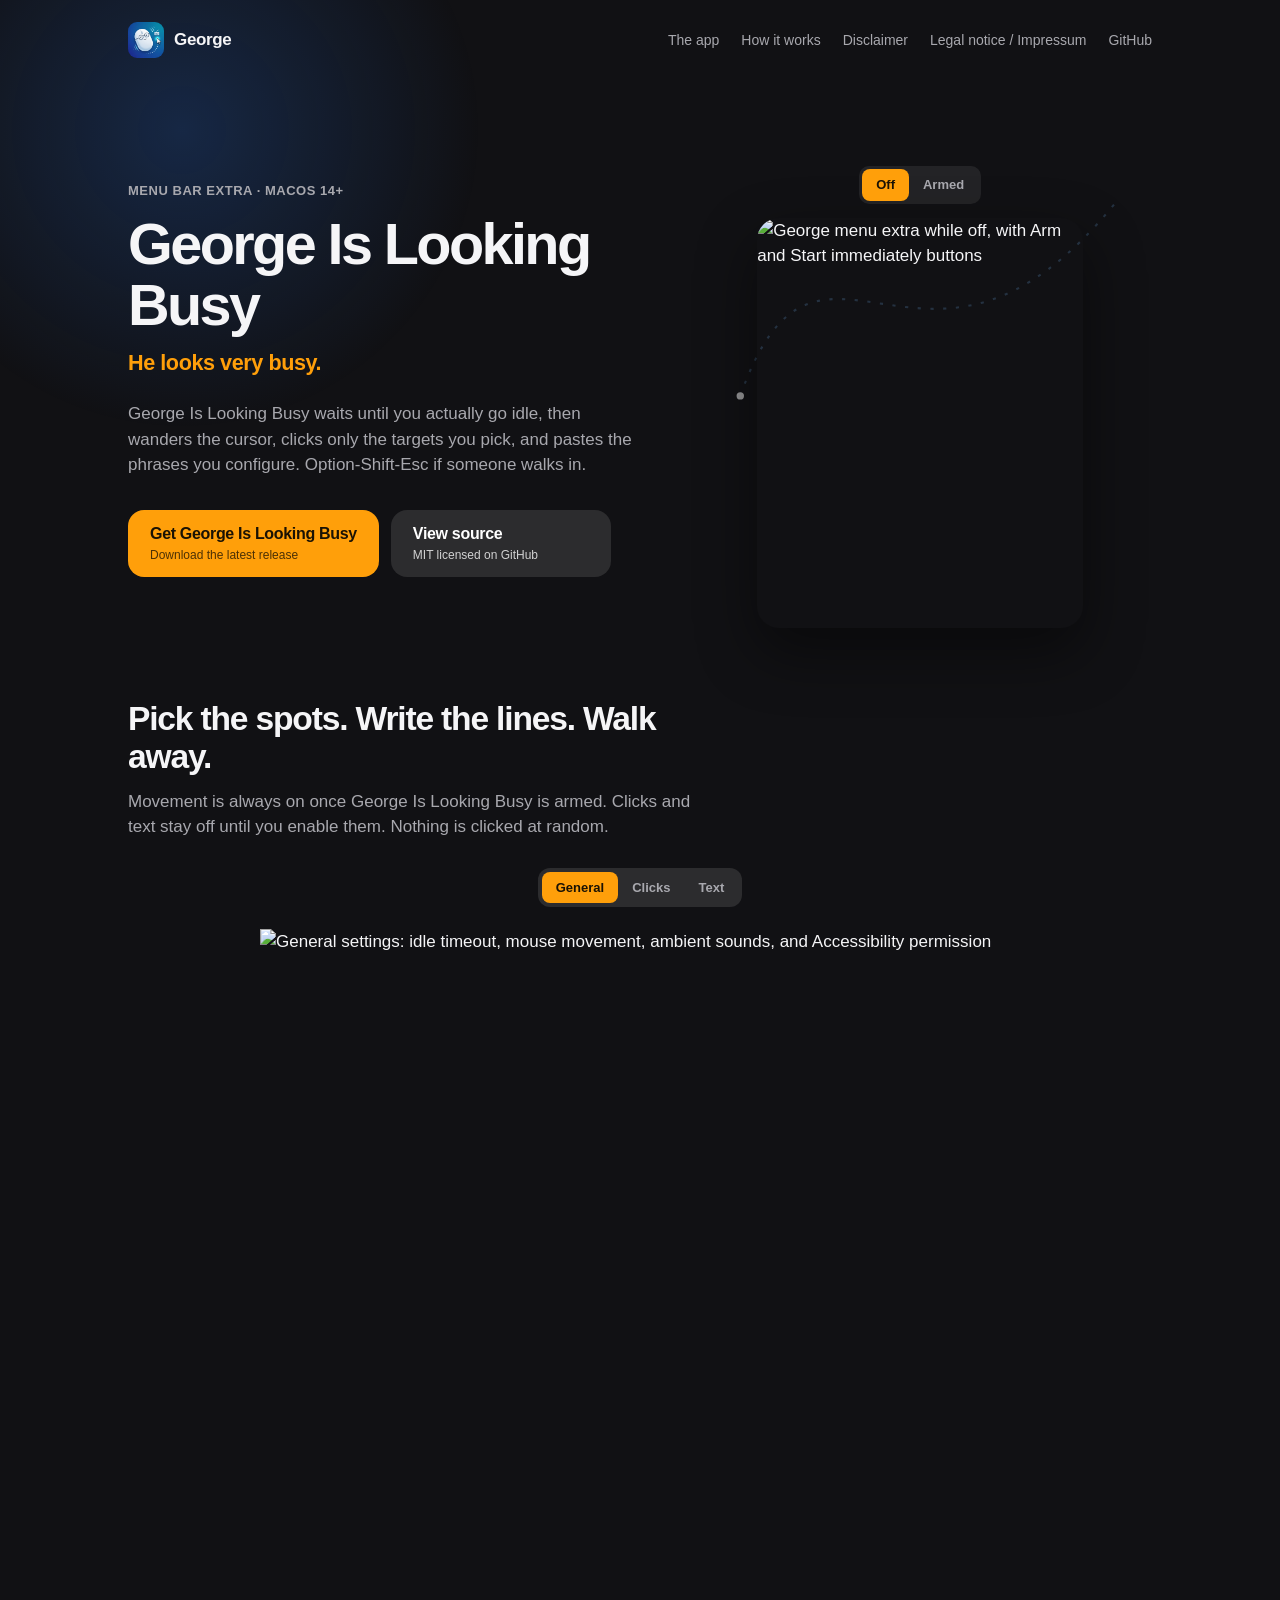
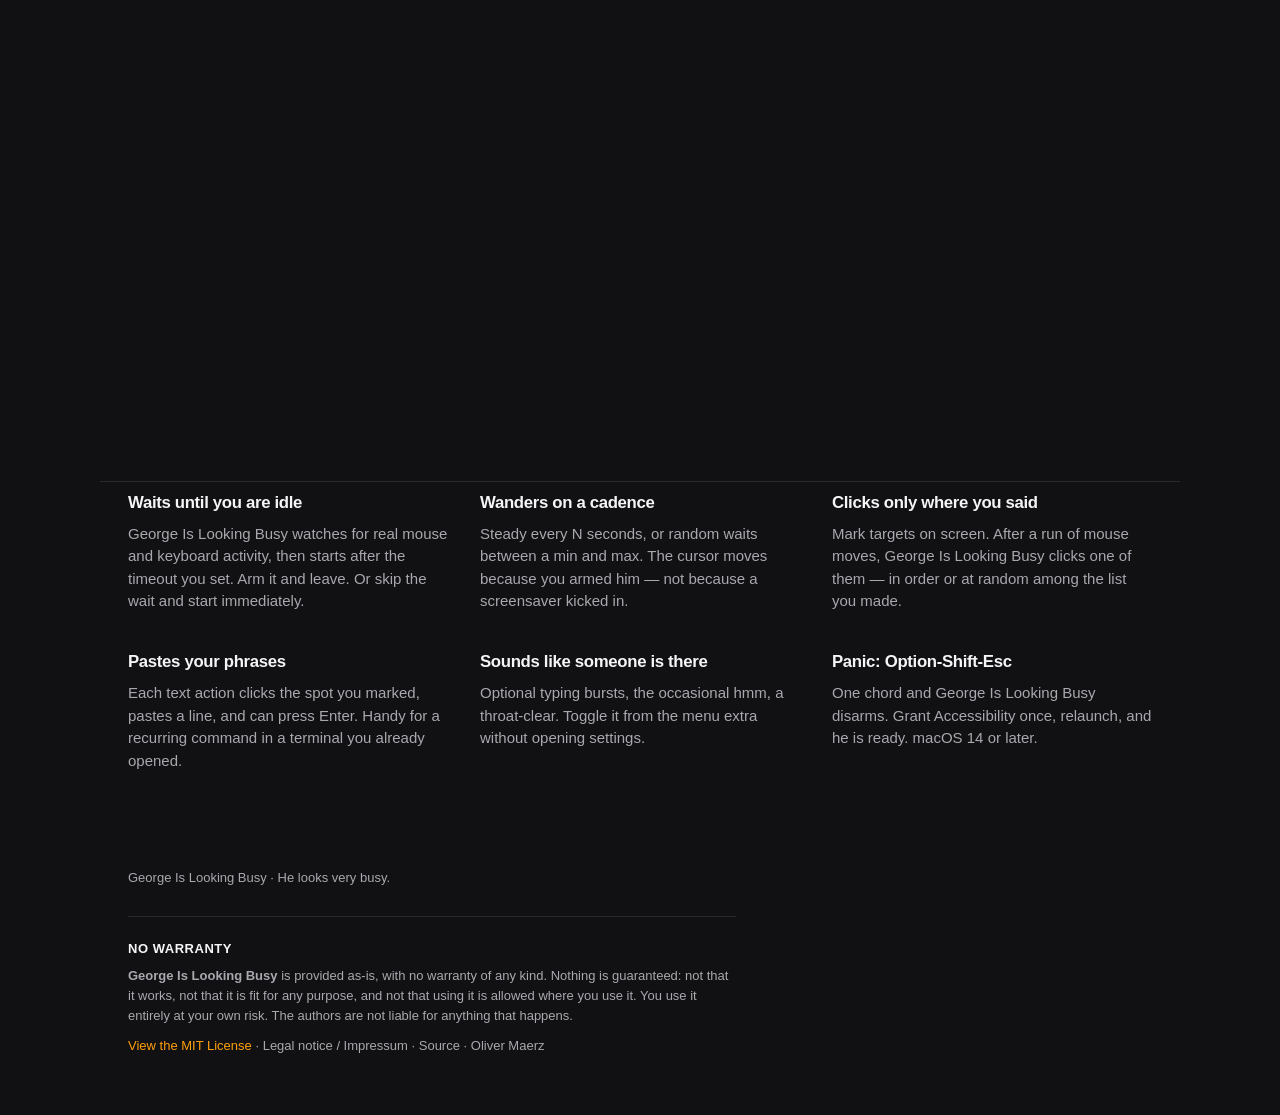
==== commit 08016321: "Add legal notice to web and app." ====
--- a/docs/index.html
+++ b/docs/index.html
@@ -3,15 +3,14 @@
 <head>
   <meta charset="utf-8">
   <meta name="viewport" content="width=device-width, initial-scale=1">
-  <title>George Is Looking Busy · macOS idle mouse and keyboard simulator</title>
-  <meta name="description" content="A macOS menu bar app that simulates mouse and keyboard activity after you go idle. Clicks and pastes only where you said.">
+  <title>George Is Looking Busy — macOS idle mouse and keyboard simulator</title>
+  <meta name="description" content="A macOS menu bar app that waits until you are idle, then wanders the cursor, clicks the spots you marked, and pastes the phrases you wrote.">
   <meta name="theme-color" content="#111114">
   <link rel="canonical" href="https://george.olivermaerz.com/">
   <link rel="icon" type="image/png" href="images/favicon.png">
   <link rel="apple-touch-icon" href="images/apple-touch-icon.png">
-  <link rel="preload" as="image" href="images/menu-armed.avif" type="image/avif">
   <meta property="og:title" content="George Is Looking Busy">
-  <meta property="og:description" content="Simulates mouse and keyboard activity after you go idle. A macOS menu bar app.">
+  <meta property="og:description" content="He looks very busy. A macOS activity simulator that lives in the menu bar.">
   <meta property="og:url" content="https://george.olivermaerz.com/">
   <meta property="og:image" content="https://george.olivermaerz.com/images/icon.png">
   <meta property="og:image:alt" content="George app icon: a cartoon mouse with glasses">
@@ -29,29 +28,7 @@
     "alternateName": "George",
     "url": "https://george.olivermaerz.com/",
     "image": "https://george.olivermaerz.com/images/icon.png",
-    "screenshot": [
-      {
-        "@type": "ImageObject",
-        "contentUrl": "https://george.olivermaerz.com/images/menu-armed.webp",
-        "caption": "George Is Looking Busy menu extra while armed, counting down to idle"
-      },
-      {
-        "@type": "ImageObject",
-        "contentUrl": "https://george.olivermaerz.com/images/settings-general.webp",
-        "caption": "General settings: idle timeout and mouse movement cadence"
-      },
-      {
-        "@type": "ImageObject",
-        "contentUrl": "https://george.olivermaerz.com/images/settings-clicks.webp",
-        "caption": "Clicks settings: enable clicks, interval, and a marked click target"
-      },
-      {
-        "@type": "ImageObject",
-        "contentUrl": "https://george.olivermaerz.com/images/settings-text.webp",
-        "caption": "Text settings: paste phrases at a marked spot, optionally pressing Enter"
-      }
-    ],
-    "description": "A macOS menu bar app that simulates mouse and keyboard activity after you go idle. Clicks and pastes only where you said.",
+    "description": "A macOS menu bar app that waits until you are idle, then wanders the cursor, clicks targets you pick, and pastes phrases you configure.",
     "applicationCategory": "UtilitiesApplication",
     "operatingSystem": "macOS 14",
     "softwareLicense": "https://opensource.org/licenses/MIT",
@@ -75,13 +52,14 @@
 
   <header class="nav">
     <a class="brand" href="#top">
-      <img src="images/icon-72.webp" width="36" height="36" alt="" decoding="async">
-      <span>George Is Looking Busy</span>
+      <img src="images/icon.png" width="36" height="36" alt="">
+      <span>George</span>
     </a>
     <nav>
       <a href="#tour">The app</a>
       <a href="#how">How it works</a>
       <a href="#disclaimer">Disclaimer</a>
+      <a href="impressum.html">Legal notice / Impressum</a>
       <a href="https://github.com/olivermaerz/george">GitHub</a>
     </nav>
   </header>
@@ -89,17 +67,18 @@
   <main id="top">
     <section class="hero">
       <div class="hero-copy">
-        <p class="eyebrow">macOS 14+ · He looks very busy.</p>
+        <p class="eyebrow">Menu bar extra · macOS 14+</p>
         <h1>George Is Looking Busy</h1>
-        <p class="tagline">Simulates mouse and keyboard activity after you go idle.</p>
+        <p class="tagline">He looks very busy.</p>
         <p class="lede">
-          George lives in the menu bar. When you stop using the Mac, he moves the cursor
-          and can click or paste only where you said. Option-Shift-Esc if someone walks in.
+          George Is Looking Busy waits until you actually go idle, then wanders the cursor,
+          clicks only the targets you pick, and pastes the phrases you
+          configure. Option-Shift-Esc if someone walks in.
         </p>
         <div class="ctas">
           <a class="btn-arm" href="https://github.com/olivermaerz/george/releases">
-            <strong>Download George</strong>
-            <span>Latest release · macOS 14+</span>
+            <strong>Get George Is Looking Busy</strong>
+            <span>Download the latest release</span>
           </a>
           <a class="btn-quiet" href="https://github.com/olivermaerz/george">
             <strong>View source</strong>
@@ -115,66 +94,58 @@
         </svg>
         <div class="menu-stage">
           <div class="menu-toggle" role="tablist" aria-label="Menu extra state">
-            <button type="button" id="tab-off" role="tab" aria-selected="false" aria-controls="menu-shot" data-src="images/menu-off" data-alt="George Is Looking Busy menu extra while off, with Arm and Start immediately buttons">Off</button>
-            <button type="button" id="tab-armed" role="tab" aria-selected="true" aria-controls="menu-shot" data-src="images/menu-armed" data-alt="George Is Looking Busy menu extra while armed, counting down to idle">Armed</button>
+            <button type="button" id="tab-off" role="tab" aria-selected="true" aria-controls="menu-shot" data-src="images/menu-off.png" data-alt="George menu extra while off, with Arm and Start immediately buttons">Off</button>
+            <button type="button" id="tab-armed" role="tab" aria-selected="false" aria-controls="menu-shot" data-src="images/menu-armed.png" data-alt="George menu extra while armed, counting down to idle">Armed</button>
           </div>
-          <picture>
-            <source type="image/avif" srcset="images/menu-armed.avif">
-            <source type="image/webp" srcset="images/menu-armed.webp">
-            <img id="menu-shot" class="menu-shot" src="images/menu-armed.webp" width="652" height="820" alt="George Is Looking Busy menu extra while armed, counting down to idle" fetchpriority="high" decoding="async">
-          </picture>
+          <img id="menu-shot" class="menu-shot" src="images/menu-off.png" width="326" height="410" alt="George menu extra while off, with Arm and Start immediately buttons">
         </div>
       </div>
     </section>
 
     <section class="tour" id="tour">
       <div class="tour-copy">
-        <h2>He waits. Then he moves the mouse.</h2>
+        <h2>Pick the spots. Write the lines. Walk away.</h2>
         <p>
-          Movement is always on once George is armed. Clicks and text stay off
+          Movement is always on once George Is Looking Busy is armed. Clicks and text stay off
           until you enable them. Nothing is clicked at random.
         </p>
       </div>
 
       <div class="segmented" role="tablist" aria-label="Settings">
-        <button type="button" role="tab" aria-selected="true" aria-controls="tour-shot" data-src="images/settings-general" data-alt="George Is Looking Busy General settings: idle timeout and mouse movement cadence">General</button>
-        <button type="button" role="tab" aria-selected="false" aria-controls="tour-shot" data-src="images/settings-clicks" data-alt="George Is Looking Busy Clicks settings: enable clicks, interval, and a marked click target">Clicks</button>
-        <button type="button" role="tab" aria-selected="false" aria-controls="tour-shot" data-src="images/settings-text" data-alt="George Is Looking Busy Text settings: paste phrases at a marked spot, optionally pressing Enter">Text</button>
+        <button type="button" role="tab" aria-selected="true" aria-controls="tour-shot" data-src="images/settings-general.png" data-alt="General settings: idle timeout, mouse movement, ambient sounds, and Accessibility permission">General</button>
+        <button type="button" role="tab" aria-selected="false" aria-controls="tour-shot" data-src="images/settings-clicks.png" data-alt="Clicks settings: enable clicks, interval, and a marked click target">Clicks</button>
+        <button type="button" role="tab" aria-selected="false" aria-controls="tour-shot" data-src="images/settings-text.png" data-alt="Text settings: paste phrases at a marked spot, optionally pressing Enter">Text</button>
       </div>
 
       <figure class="window-stage">
-        <picture>
-          <source type="image/avif" srcset="images/settings-general.avif">
-          <source type="image/webp" srcset="images/settings-general.webp">
-          <img id="tour-shot" src="images/settings-general.webp" width="956" height="965" alt="George Is Looking Busy General settings: idle timeout and mouse movement cadence" loading="lazy" decoding="async">
-        </picture>
+        <img id="tour-shot" src="images/settings-general.png" width="721" height="1024" alt="General settings: idle timeout, mouse movement, ambient sounds, and Accessibility permission">
       </figure>
     </section>
 
     <section class="features" id="how">
       <article>
         <h3>Waits until you are idle</h3>
-        <p>Arm him and walk away. George watches for real mouse and keyboard use, then starts after the timeout you set. Or skip the wait and start immediately.</p>
-      </article>
-      <article>
-        <h3>Moves the mouse</h3>
-        <p>Every N seconds, or a random wait. The cursor moves because you armed him, not because a screensaver kicked in.</p>
+        <p>George Is Looking Busy watches for real mouse and keyboard activity, then starts after the timeout you set. Arm it and leave. Or skip the wait and start immediately.</p>
+      </article>
+      <article>
+        <h3>Wanders on a cadence</h3>
+        <p>Steady every N seconds, or random waits between a min and max. The cursor moves because you armed him — not because a screensaver kicked in.</p>
       </article>
       <article>
         <h3>Clicks only where you said</h3>
-        <p>You mark the spots. After a run of mouse moves, George clicks one of them, in order or at random. He only clicks what you added.</p>
+        <p>Mark targets on screen. After a run of mouse moves, George Is Looking Busy clicks one of them — in order or at random among the list you made.</p>
       </article>
       <article>
         <h3>Pastes your phrases</h3>
-        <p>Clicks the spot you marked, pastes a line, can press Enter. Handy for a command in a terminal you already opened.</p>
+        <p>Each text action clicks the spot you marked, pastes a line, and can press Enter. Handy for a recurring command in a terminal you already opened.</p>
       </article>
       <article>
         <h3>Sounds like someone is there</h3>
-        <p>Typing bursts, the occasional hmm, a throat-clear. Optional. Toggle it from the menu extra.</p>
+        <p>Optional typing bursts, the occasional hmm, a throat-clear. Toggle it from the menu extra without opening settings.</p>
       </article>
       <article>
         <h3>Panic: Option-Shift-Esc</h3>
-        <p>Someone walks in. Option-Shift-Esc and George disarms.</p>
+        <p>One chord and George Is Looking Busy disarms. Grant Accessibility once, relaunch, and he is ready. macOS 14 or later.</p>
       </article>
     </section>
   </main>
@@ -192,6 +163,8 @@
       <p>
         <button type="button" class="license-open" data-open-license>View the MIT License</button>
         ·
+        <a href="impressum.html">Legal notice / Impressum</a>
+        ·
         <a href="https://github.com/olivermaerz/george">Source</a>
         ·
         <a href="https://github.com/olivermaerz">Oliver Maerz</a>
--- a/docs/styles.css
+++ b/docs/styles.css
@@ -63,10 +63,6 @@
   letter-spacing: -0.02em;
 }
 
-.brand span {
-  white-space: nowrap;
-}
-
 .brand img {
   width: 36px;
   height: 36px;
@@ -116,11 +112,9 @@
 
 .tagline {
   margin: 12px 0 0;
-  max-width: 22em;
   color: var(--orange);
   font-size: 1.35rem;
   font-weight: 600;
-  line-height: 1.3;
   letter-spacing: -0.02em;
 }
 
@@ -251,7 +245,6 @@
   display: block;
   width: 100%;
   height: auto;
-  aspect-ratio: 652 / 820;
   border-radius: 22px;
   box-shadow: 0 24px 60px rgba(0, 0, 0, 0.45);
 }
@@ -297,7 +290,6 @@
   display: block;
   width: 100%;
   height: auto;
-  aspect-ratio: 956 / 965;
 }
 
 .features {
@@ -419,6 +411,60 @@
   resize: vertical;
 }
 
+.legal {
+  max-width: var(--max);
+  margin: 0 auto;
+  padding: 72px 28px 48px;
+}
+
+.legal h1 {
+  margin: 0;
+}
+
+.legal-lede {
+  margin: 10px 0 0;
+  color: var(--orange);
+  font-size: 1.15rem;
+  font-weight: 600;
+  letter-spacing: -0.02em;
+}
+
+.legal-sub {
+  margin: 12px 0 0;
+  max-width: 36rem;
+  color: var(--muted);
+  font-size: 14px;
+}
+
+.legal-sub .sep,
+.legal-block h2 .sep {
+  margin: 0 0.35rem;
+  color: var(--muted);
+  opacity: 0.55;
+}
+
+.legal-block {
+  max-width: 36rem;
+  margin: 32px 0 0;
+  padding-top: 22px;
+  border-top: 1px solid var(--line);
+}
+
+.legal-block h2 {
+  margin: 0 0 10px;
+  font-size: 13px;
+  font-weight: 650;
+  letter-spacing: 0.02em;
+  text-transform: none;
+  color: var(--muted);
+}
+
+.legal-block p {
+  margin: 0;
+  color: var(--text);
+  line-height: 1.6;
+}
+
 @media (max-width: 860px) {
   .hero {
     grid-template-columns: 1fr;
@@ -432,10 +478,6 @@
   }
 
   .nav nav { display: none; }
-
-  .brand {
-    font-size: 15px;
-  }
 }
 
 @media (prefers-reduced-motion: reduce) {
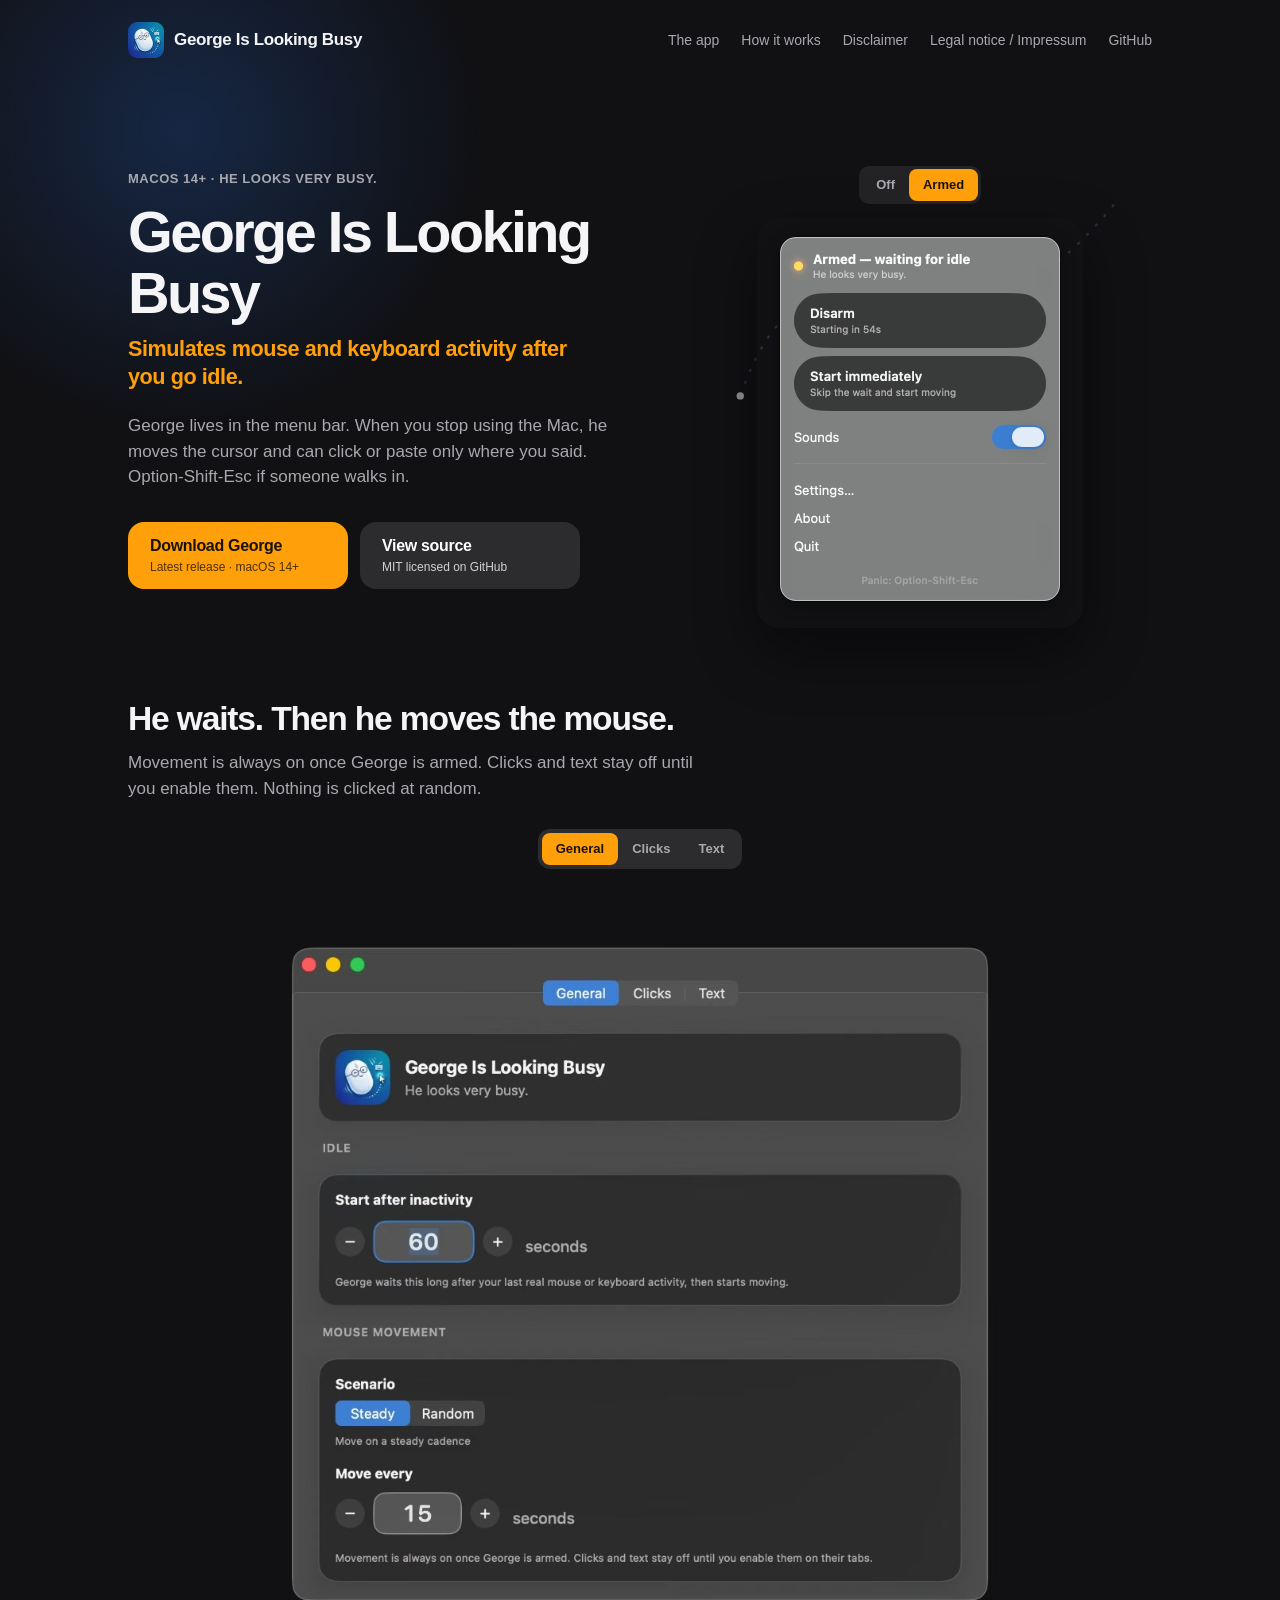
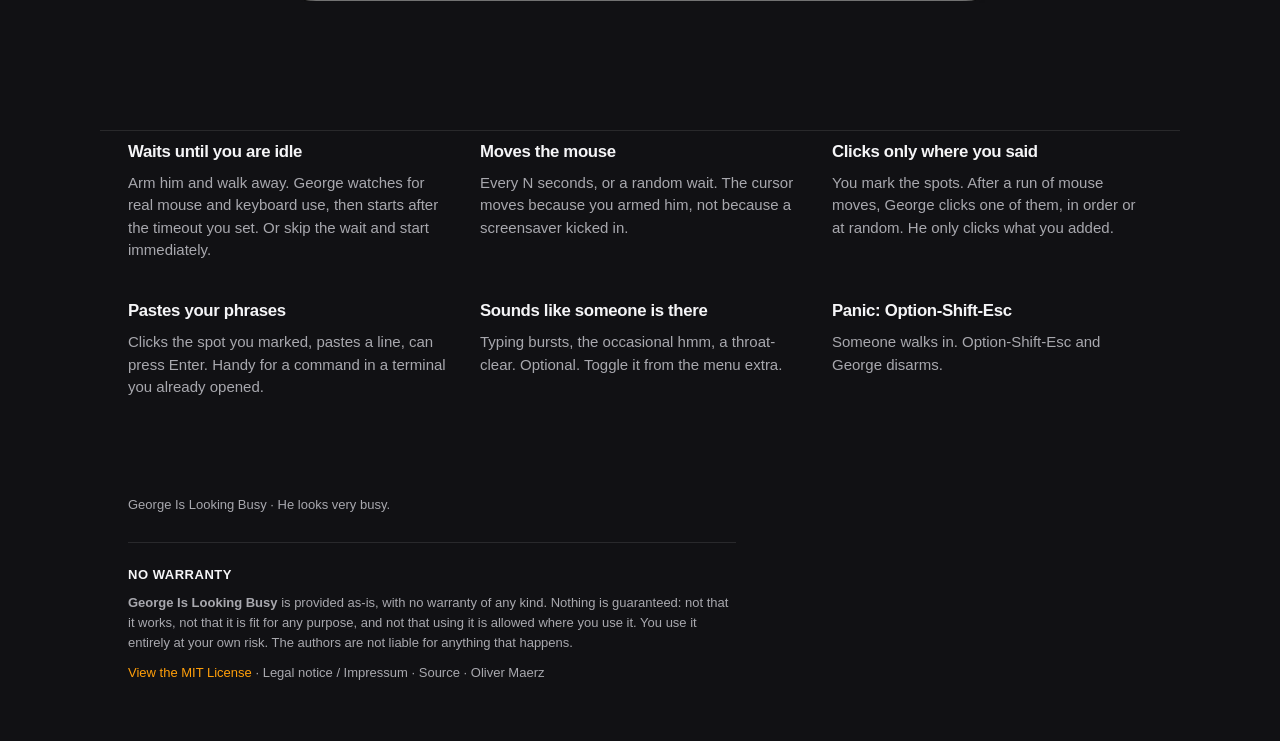
==== commit eef5142b: "Merge branch 'main' of github.com:olivermaerz/george" ====
--- a/docs/index.html
+++ b/docs/index.html
@@ -3,14 +3,15 @@
 <head>
   <meta charset="utf-8">
   <meta name="viewport" content="width=device-width, initial-scale=1">
-  <title>George Is Looking Busy — macOS idle mouse and keyboard simulator</title>
-  <meta name="description" content="A macOS menu bar app that waits until you are idle, then wanders the cursor, clicks the spots you marked, and pastes the phrases you wrote.">
+  <title>George Is Looking Busy · macOS idle mouse and keyboard simulator</title>
+  <meta name="description" content="A macOS menu bar app that simulates mouse and keyboard activity after you go idle. Clicks and pastes only where you said.">
   <meta name="theme-color" content="#111114">
   <link rel="canonical" href="https://george.olivermaerz.com/">
   <link rel="icon" type="image/png" href="images/favicon.png">
   <link rel="apple-touch-icon" href="images/apple-touch-icon.png">
+  <link rel="preload" as="image" href="images/menu-armed.avif" type="image/avif">
   <meta property="og:title" content="George Is Looking Busy">
-  <meta property="og:description" content="He looks very busy. A macOS activity simulator that lives in the menu bar.">
+  <meta property="og:description" content="Simulates mouse and keyboard activity after you go idle. A macOS menu bar app.">
   <meta property="og:url" content="https://george.olivermaerz.com/">
   <meta property="og:image" content="https://george.olivermaerz.com/images/icon.png">
   <meta property="og:image:alt" content="George app icon: a cartoon mouse with glasses">
@@ -28,7 +29,29 @@
     "alternateName": "George",
     "url": "https://george.olivermaerz.com/",
     "image": "https://george.olivermaerz.com/images/icon.png",
-    "description": "A macOS menu bar app that waits until you are idle, then wanders the cursor, clicks targets you pick, and pastes phrases you configure.",
+    "screenshot": [
+      {
+        "@type": "ImageObject",
+        "contentUrl": "https://george.olivermaerz.com/images/menu-armed.webp",
+        "caption": "George Is Looking Busy menu extra while armed, counting down to idle"
+      },
+      {
+        "@type": "ImageObject",
+        "contentUrl": "https://george.olivermaerz.com/images/settings-general.webp",
+        "caption": "General settings: idle timeout and mouse movement cadence"
+      },
+      {
+        "@type": "ImageObject",
+        "contentUrl": "https://george.olivermaerz.com/images/settings-clicks.webp",
+        "caption": "Clicks settings: enable clicks, interval, and a marked click target"
+      },
+      {
+        "@type": "ImageObject",
+        "contentUrl": "https://george.olivermaerz.com/images/settings-text.webp",
+        "caption": "Text settings: paste phrases at a marked spot, optionally pressing Enter"
+      }
+    ],
+    "description": "A macOS menu bar app that simulates mouse and keyboard activity after you go idle. Clicks and pastes only where you said.",
     "applicationCategory": "UtilitiesApplication",
     "operatingSystem": "macOS 14",
     "softwareLicense": "https://opensource.org/licenses/MIT",
@@ -52,8 +75,8 @@
 
   <header class="nav">
     <a class="brand" href="#top">
-      <img src="images/icon.png" width="36" height="36" alt="">
-      <span>George</span>
+      <img src="images/icon-72.webp" width="36" height="36" alt="" decoding="async">
+      <span>George Is Looking Busy</span>
     </a>
     <nav>
       <a href="#tour">The app</a>
@@ -67,18 +90,17 @@
   <main id="top">
     <section class="hero">
       <div class="hero-copy">
-        <p class="eyebrow">Menu bar extra · macOS 14+</p>
+        <p class="eyebrow">macOS 14+ · He looks very busy.</p>
         <h1>George Is Looking Busy</h1>
-        <p class="tagline">He looks very busy.</p>
+        <p class="tagline">Simulates mouse and keyboard activity after you go idle.</p>
         <p class="lede">
-          George Is Looking Busy waits until you actually go idle, then wanders the cursor,
-          clicks only the targets you pick, and pastes the phrases you
-          configure. Option-Shift-Esc if someone walks in.
+          George lives in the menu bar. When you stop using the Mac, he moves the cursor
+          and can click or paste only where you said. Option-Shift-Esc if someone walks in.
         </p>
         <div class="ctas">
           <a class="btn-arm" href="https://github.com/olivermaerz/george/releases">
-            <strong>Get George Is Looking Busy</strong>
-            <span>Download the latest release</span>
+            <strong>Download George</strong>
+            <span>Latest release · macOS 14+</span>
           </a>
           <a class="btn-quiet" href="https://github.com/olivermaerz/george">
             <strong>View source</strong>
@@ -94,58 +116,66 @@
         </svg>
         <div class="menu-stage">
           <div class="menu-toggle" role="tablist" aria-label="Menu extra state">
-            <button type="button" id="tab-off" role="tab" aria-selected="true" aria-controls="menu-shot" data-src="images/menu-off.png" data-alt="George menu extra while off, with Arm and Start immediately buttons">Off</button>
-            <button type="button" id="tab-armed" role="tab" aria-selected="false" aria-controls="menu-shot" data-src="images/menu-armed.png" data-alt="George menu extra while armed, counting down to idle">Armed</button>
+            <button type="button" id="tab-off" role="tab" aria-selected="false" aria-controls="menu-shot" data-src="images/menu-off" data-alt="George Is Looking Busy menu extra while off, with Arm and Start immediately buttons">Off</button>
+            <button type="button" id="tab-armed" role="tab" aria-selected="true" aria-controls="menu-shot" data-src="images/menu-armed" data-alt="George Is Looking Busy menu extra while armed, counting down to idle">Armed</button>
           </div>
-          <img id="menu-shot" class="menu-shot" src="images/menu-off.png" width="326" height="410" alt="George menu extra while off, with Arm and Start immediately buttons">
+          <picture>
+            <source type="image/avif" srcset="images/menu-armed.avif">
+            <source type="image/webp" srcset="images/menu-armed.webp">
+            <img id="menu-shot" class="menu-shot" src="images/menu-armed.webp" width="652" height="820" alt="George Is Looking Busy menu extra while armed, counting down to idle" fetchpriority="high" decoding="async">
+          </picture>
         </div>
       </div>
     </section>
 
     <section class="tour" id="tour">
       <div class="tour-copy">
-        <h2>Pick the spots. Write the lines. Walk away.</h2>
+        <h2>He waits. Then he moves the mouse.</h2>
         <p>
-          Movement is always on once George Is Looking Busy is armed. Clicks and text stay off
+          Movement is always on once George is armed. Clicks and text stay off
           until you enable them. Nothing is clicked at random.
         </p>
       </div>
 
       <div class="segmented" role="tablist" aria-label="Settings">
-        <button type="button" role="tab" aria-selected="true" aria-controls="tour-shot" data-src="images/settings-general.png" data-alt="General settings: idle timeout, mouse movement, ambient sounds, and Accessibility permission">General</button>
-        <button type="button" role="tab" aria-selected="false" aria-controls="tour-shot" data-src="images/settings-clicks.png" data-alt="Clicks settings: enable clicks, interval, and a marked click target">Clicks</button>
-        <button type="button" role="tab" aria-selected="false" aria-controls="tour-shot" data-src="images/settings-text.png" data-alt="Text settings: paste phrases at a marked spot, optionally pressing Enter">Text</button>
+        <button type="button" role="tab" aria-selected="true" aria-controls="tour-shot" data-src="images/settings-general" data-alt="George Is Looking Busy General settings: idle timeout and mouse movement cadence">General</button>
+        <button type="button" role="tab" aria-selected="false" aria-controls="tour-shot" data-src="images/settings-clicks" data-alt="George Is Looking Busy Clicks settings: enable clicks, interval, and a marked click target">Clicks</button>
+        <button type="button" role="tab" aria-selected="false" aria-controls="tour-shot" data-src="images/settings-text" data-alt="George Is Looking Busy Text settings: paste phrases at a marked spot, optionally pressing Enter">Text</button>
       </div>
 
       <figure class="window-stage">
-        <img id="tour-shot" src="images/settings-general.png" width="721" height="1024" alt="General settings: idle timeout, mouse movement, ambient sounds, and Accessibility permission">
+        <picture>
+          <source type="image/avif" srcset="images/settings-general.avif">
+          <source type="image/webp" srcset="images/settings-general.webp">
+          <img id="tour-shot" src="images/settings-general.webp" width="956" height="965" alt="George Is Looking Busy General settings: idle timeout and mouse movement cadence" loading="lazy" decoding="async">
+        </picture>
       </figure>
     </section>
 
     <section class="features" id="how">
       <article>
         <h3>Waits until you are idle</h3>
-        <p>George Is Looking Busy watches for real mouse and keyboard activity, then starts after the timeout you set. Arm it and leave. Or skip the wait and start immediately.</p>
-      </article>
-      <article>
-        <h3>Wanders on a cadence</h3>
-        <p>Steady every N seconds, or random waits between a min and max. The cursor moves because you armed him — not because a screensaver kicked in.</p>
+        <p>Arm him and walk away. George watches for real mouse and keyboard use, then starts after the timeout you set. Or skip the wait and start immediately.</p>
+      </article>
+      <article>
+        <h3>Moves the mouse</h3>
+        <p>Every N seconds, or a random wait. The cursor moves because you armed him, not because a screensaver kicked in.</p>
       </article>
       <article>
         <h3>Clicks only where you said</h3>
-        <p>Mark targets on screen. After a run of mouse moves, George Is Looking Busy clicks one of them — in order or at random among the list you made.</p>
+        <p>You mark the spots. After a run of mouse moves, George clicks one of them, in order or at random. He only clicks what you added.</p>
       </article>
       <article>
         <h3>Pastes your phrases</h3>
-        <p>Each text action clicks the spot you marked, pastes a line, and can press Enter. Handy for a recurring command in a terminal you already opened.</p>
+        <p>Clicks the spot you marked, pastes a line, can press Enter. Handy for a command in a terminal you already opened.</p>
       </article>
       <article>
         <h3>Sounds like someone is there</h3>
-        <p>Optional typing bursts, the occasional hmm, a throat-clear. Toggle it from the menu extra without opening settings.</p>
+        <p>Typing bursts, the occasional hmm, a throat-clear. Optional. Toggle it from the menu extra.</p>
       </article>
       <article>
         <h3>Panic: Option-Shift-Esc</h3>
-        <p>One chord and George Is Looking Busy disarms. Grant Accessibility once, relaunch, and he is ready. macOS 14 or later.</p>
+        <p>Someone walks in. Option-Shift-Esc and George disarms.</p>
       </article>
     </section>
   </main>
--- a/docs/styles.css
+++ b/docs/styles.css
@@ -63,6 +63,10 @@
   letter-spacing: -0.02em;
 }
 
+.brand span {
+  white-space: nowrap;
+}
+
 .brand img {
   width: 36px;
   height: 36px;
@@ -112,9 +116,11 @@
 
 .tagline {
   margin: 12px 0 0;
+  max-width: 22em;
   color: var(--orange);
   font-size: 1.35rem;
   font-weight: 600;
+  line-height: 1.3;
   letter-spacing: -0.02em;
 }
 
@@ -245,6 +251,7 @@
   display: block;
   width: 100%;
   height: auto;
+  aspect-ratio: 652 / 820;
   border-radius: 22px;
   box-shadow: 0 24px 60px rgba(0, 0, 0, 0.45);
 }
@@ -290,6 +297,7 @@
   display: block;
   width: 100%;
   height: auto;
+  aspect-ratio: 956 / 965;
 }
 
 .features {
@@ -478,6 +486,10 @@
   }
 
   .nav nav { display: none; }
+
+  .brand {
+    font-size: 15px;
+  }
 }
 
 @media (prefers-reduced-motion: reduce) {
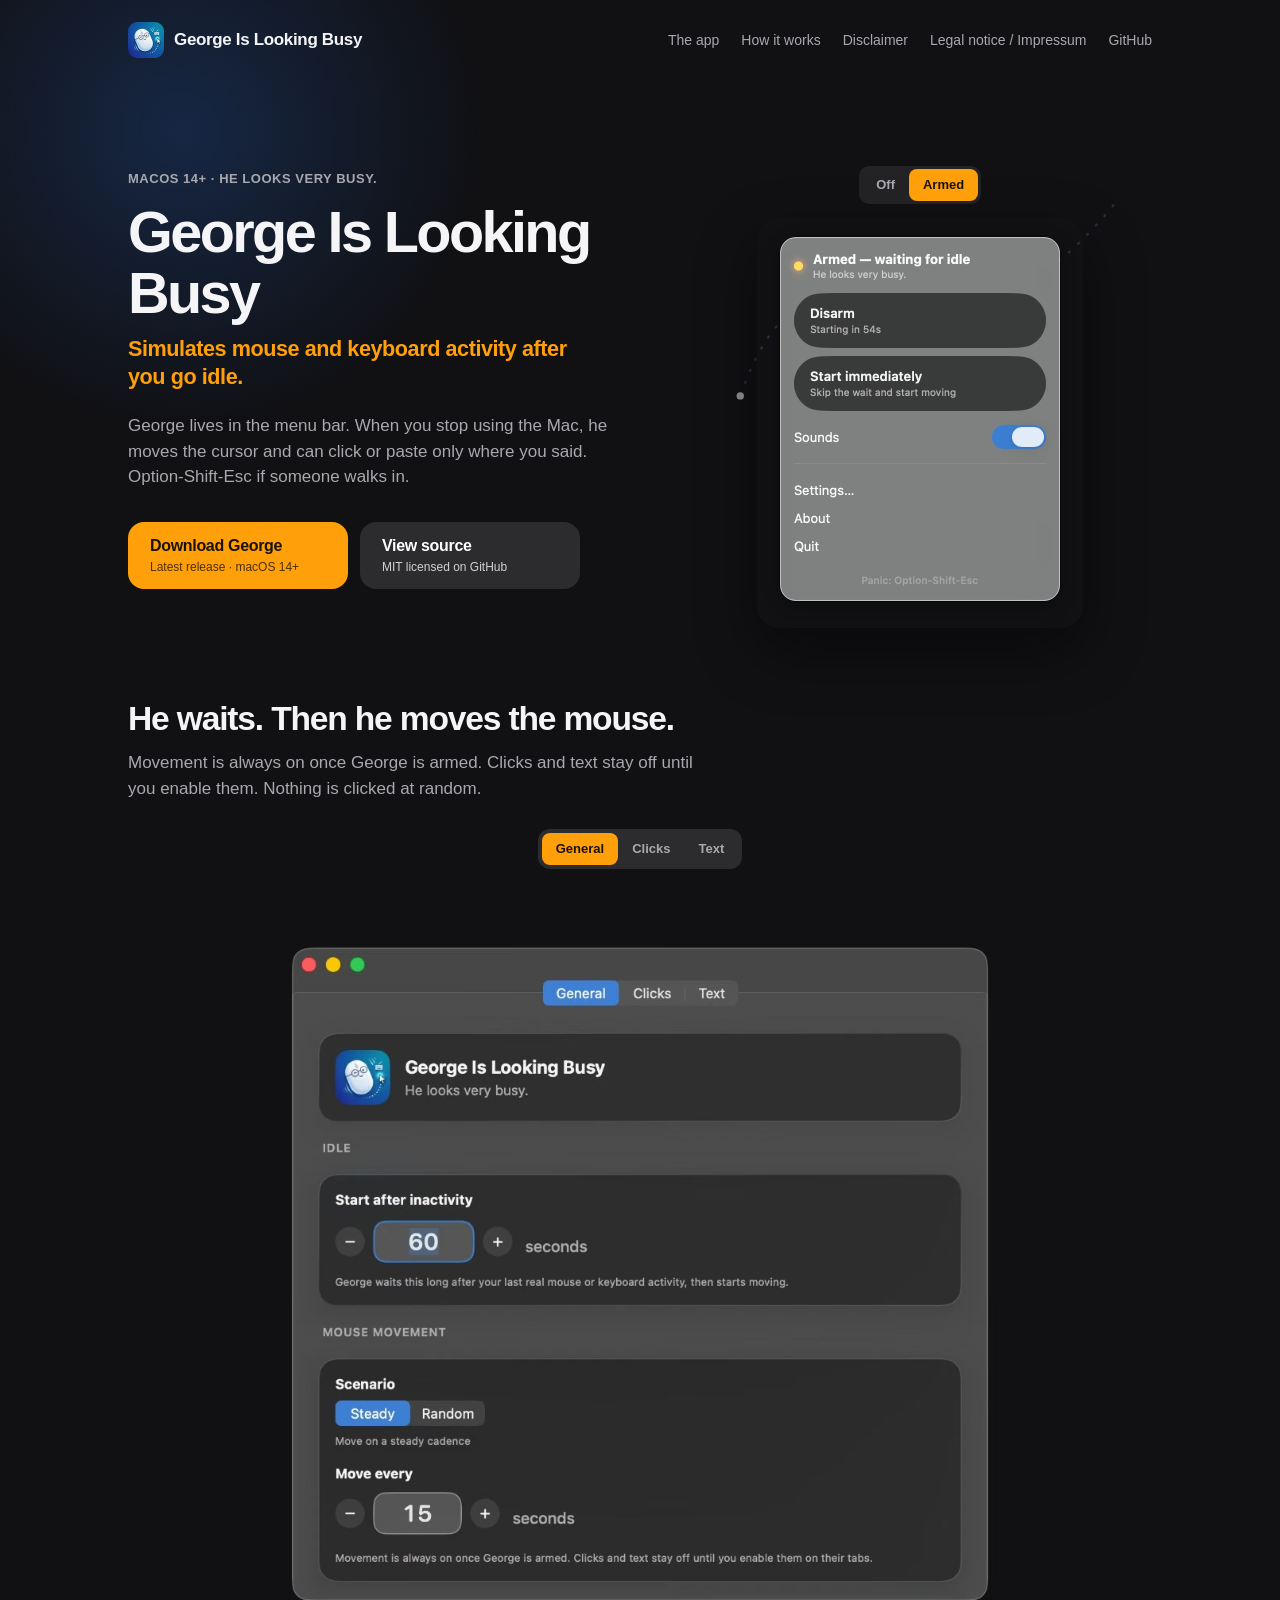
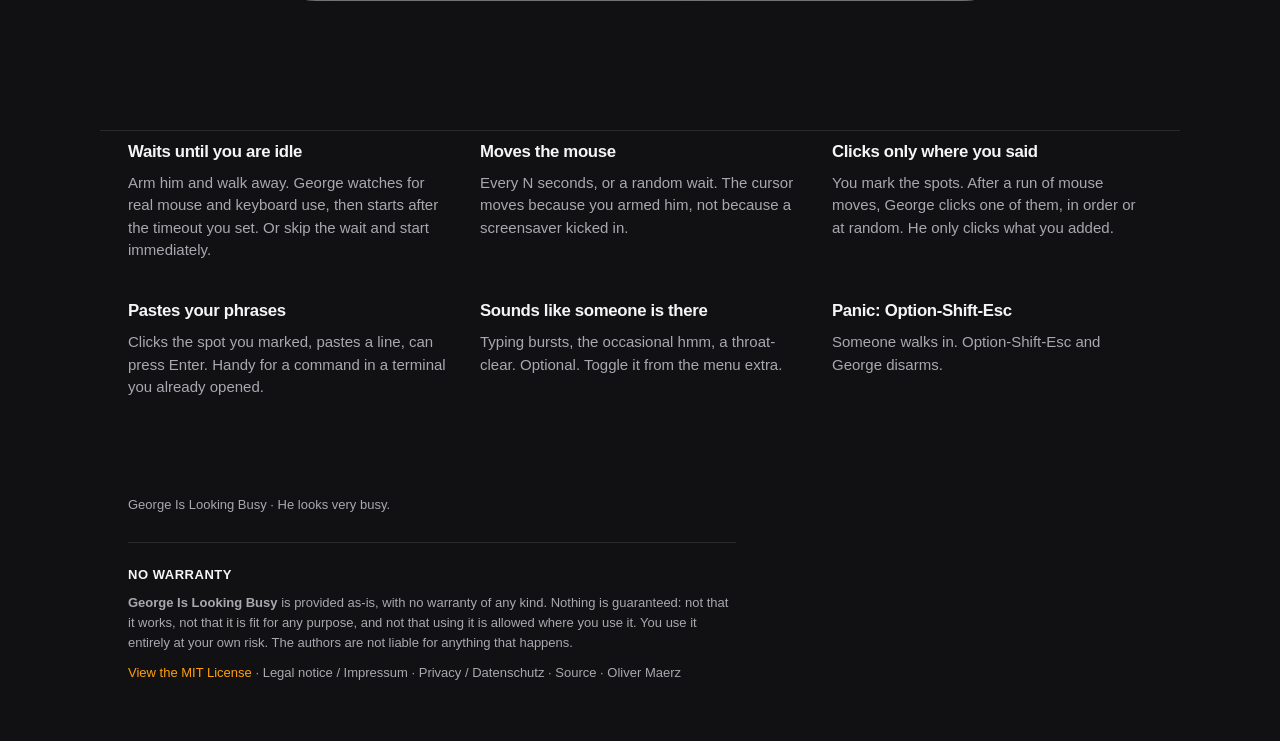
==== commit 74cd18a4: "Add privacy info" ====
--- a/docs/index.html
+++ b/docs/index.html
@@ -195,6 +195,8 @@
         ·
         <a href="impressum.html">Legal notice / Impressum</a>
         ·
+        <a href="privacy.html">Privacy / Datenschutz</a>
+        ·
         <a href="https://github.com/olivermaerz/george">Source</a>
         ·
         <a href="https://github.com/olivermaerz">Oliver Maerz</a>
--- a/docs/styles.css
+++ b/docs/styles.css
@@ -473,6 +473,32 @@
   line-height: 1.6;
 }
 
+.legal-block p + p,
+.legal-block p + ul,
+.legal-block ul + p {
+  margin-top: 12px;
+}
+
+.legal-policy {
+  max-width: 42rem;
+}
+
+.legal-policy .legal-block {
+  max-width: none;
+}
+
+.legal-policy ul {
+  margin: 10px 0 0;
+  padding-left: 1.2rem;
+  color: var(--text);
+  line-height: 1.55;
+}
+
+.legal-lang {
+  margin-top: 64px;
+  padding-top: 8px;
+}
+
 @media (max-width: 860px) {
   .hero {
     grid-template-columns: 1fr;
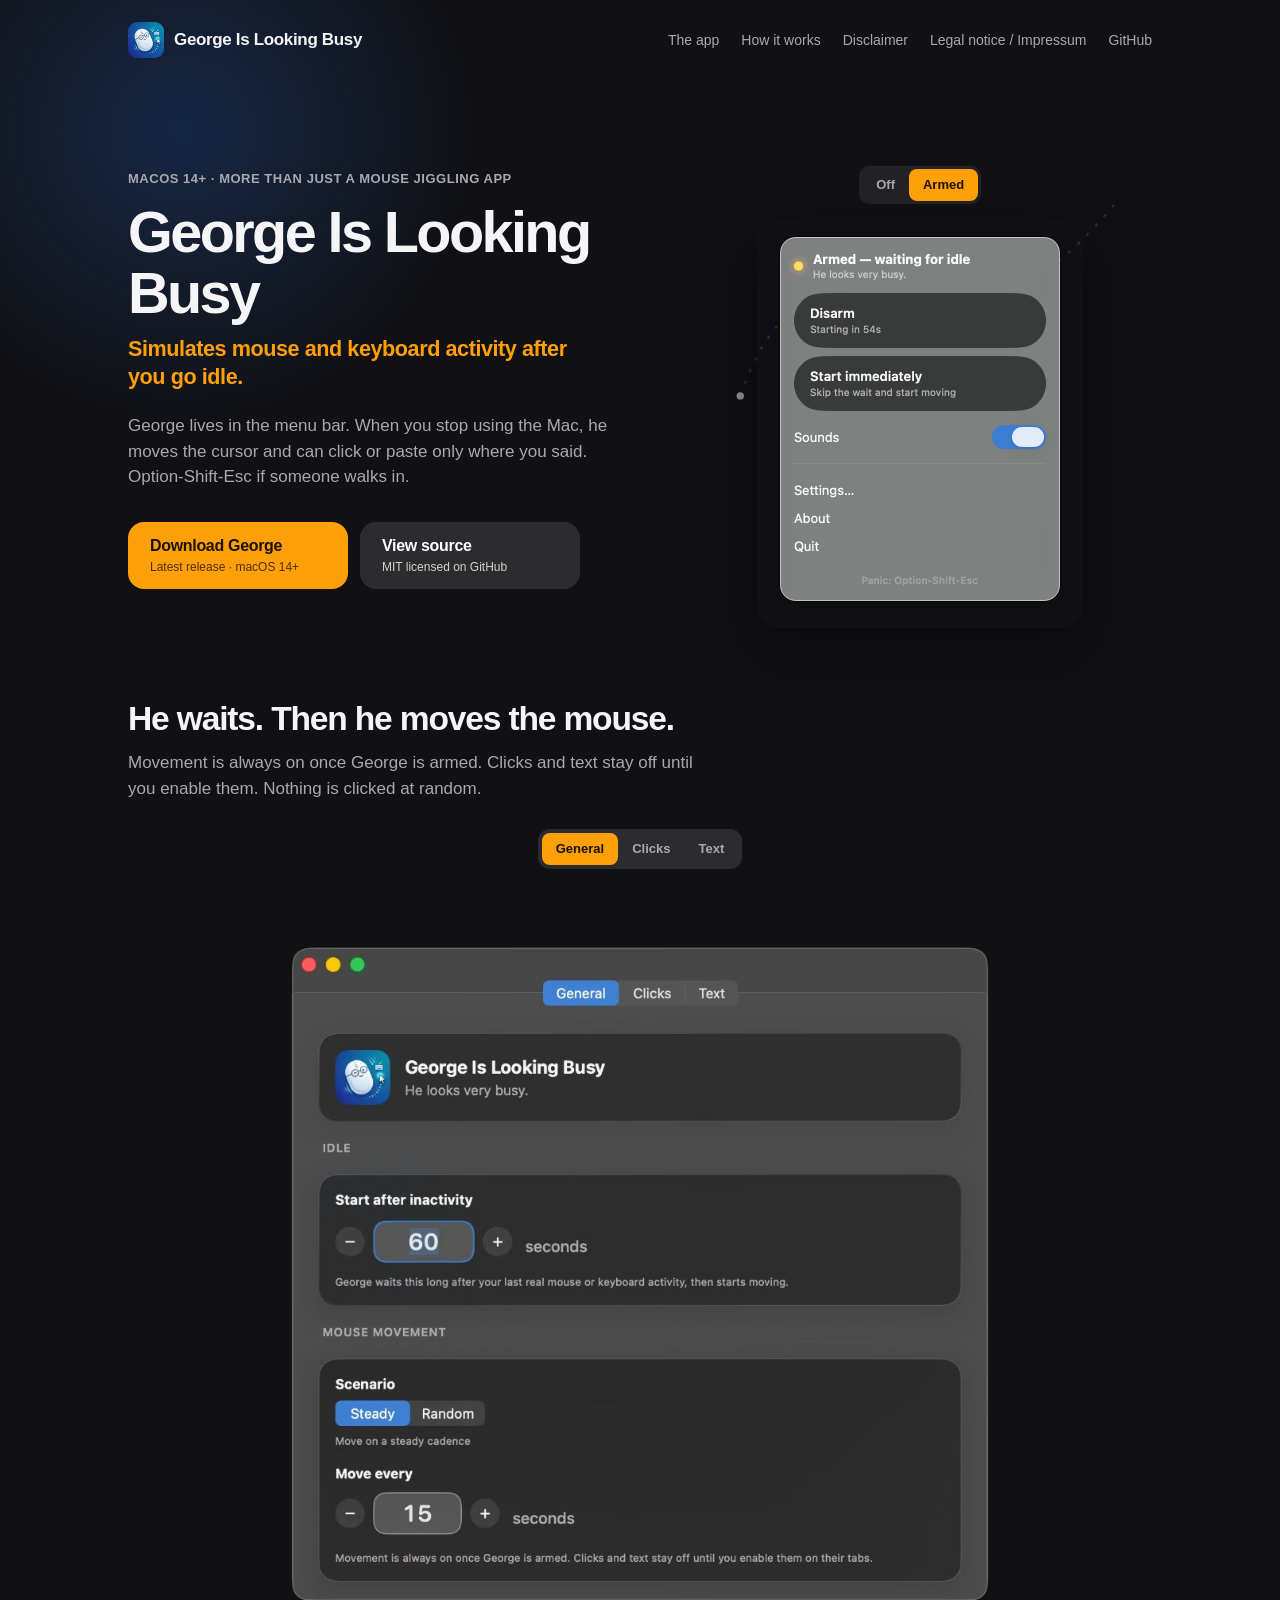
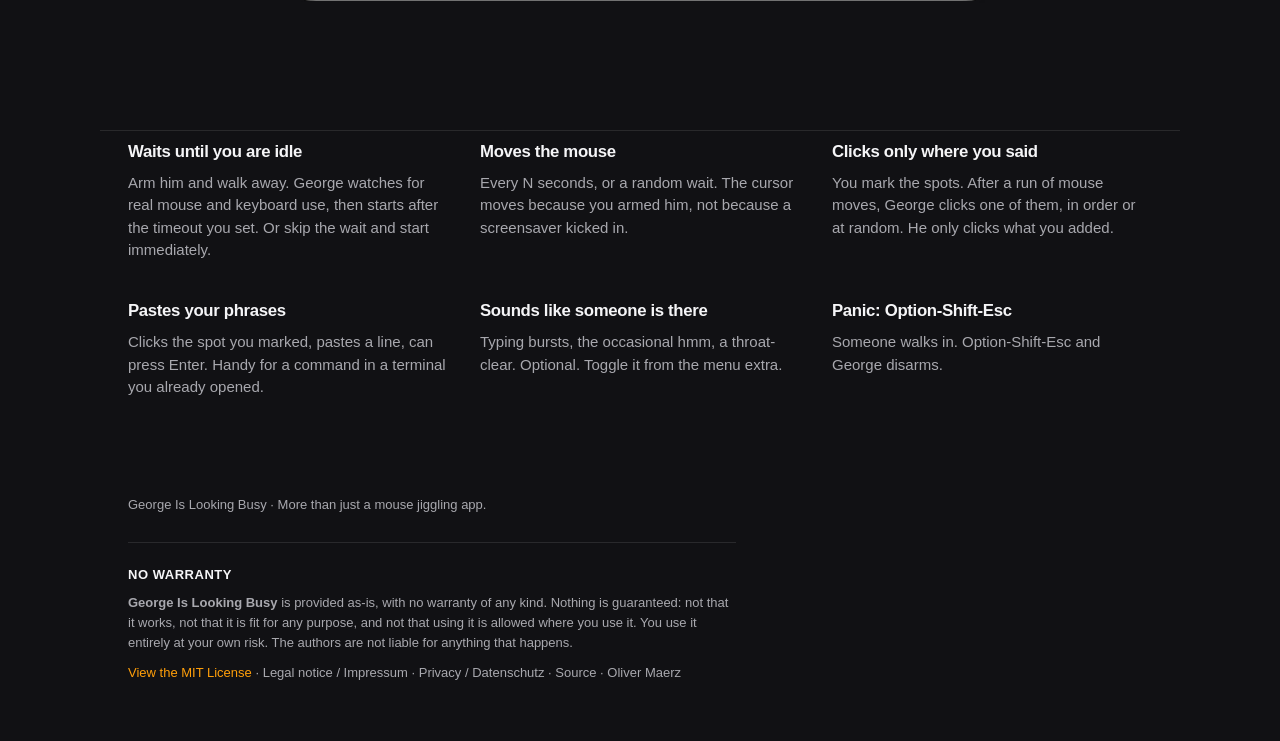
==== commit 57da2d69: "Update site wording" ====
--- a/docs/index.html
+++ b/docs/index.html
@@ -90,7 +90,7 @@
   <main id="top">
     <section class="hero">
       <div class="hero-copy">
-        <p class="eyebrow">macOS 14+ · He looks very busy.</p>
+        <p class="eyebrow">macOS 14+ · More than just a mouse jiggling app</p>
         <h1>George Is Looking Busy</h1>
         <p class="tagline">Simulates mouse and keyboard activity after you go idle.</p>
         <p class="lede">
@@ -181,7 +181,7 @@
   </main>
 
   <footer>
-    <p>George Is Looking Busy · He looks very busy.</p>
+    <p>George Is Looking Busy · More than just a mouse jiggling app.</p>
     <section class="disclaimer" id="disclaimer">
       <h2>No warranty</h2>
       <p>
